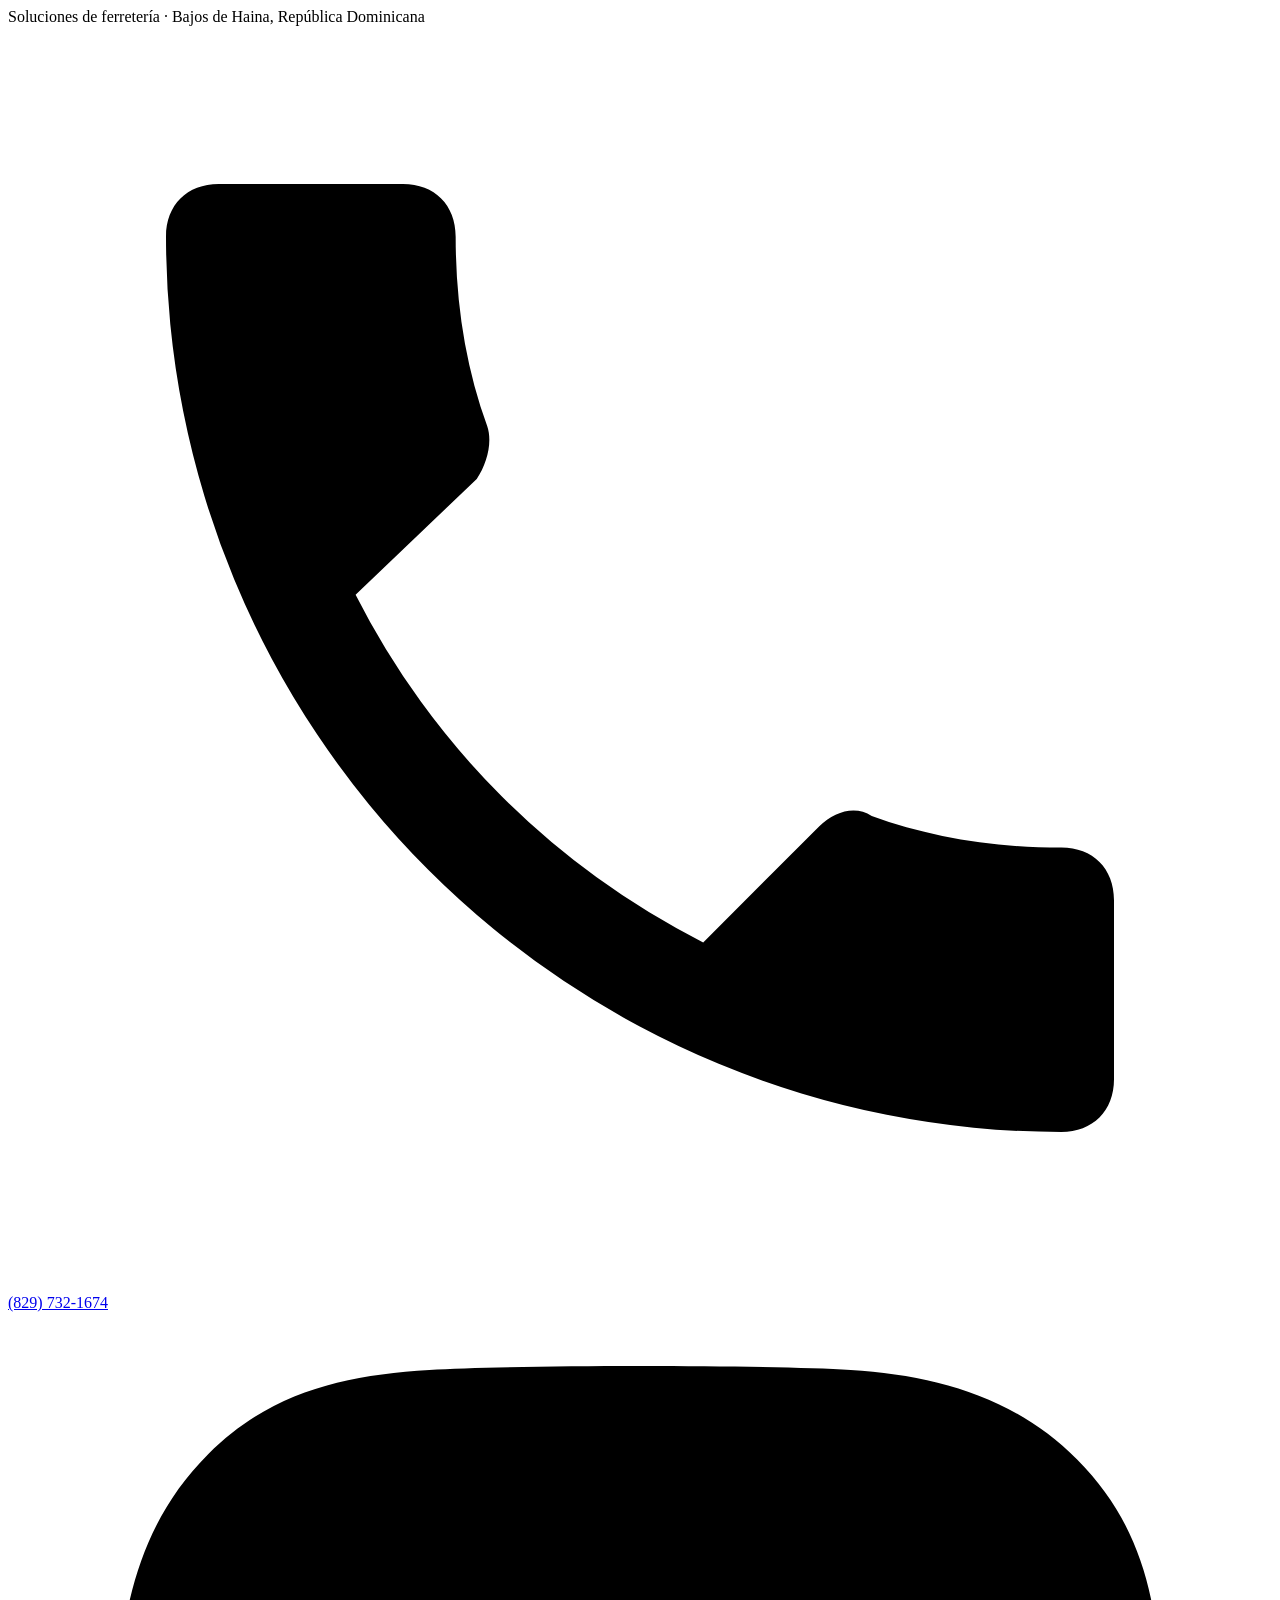
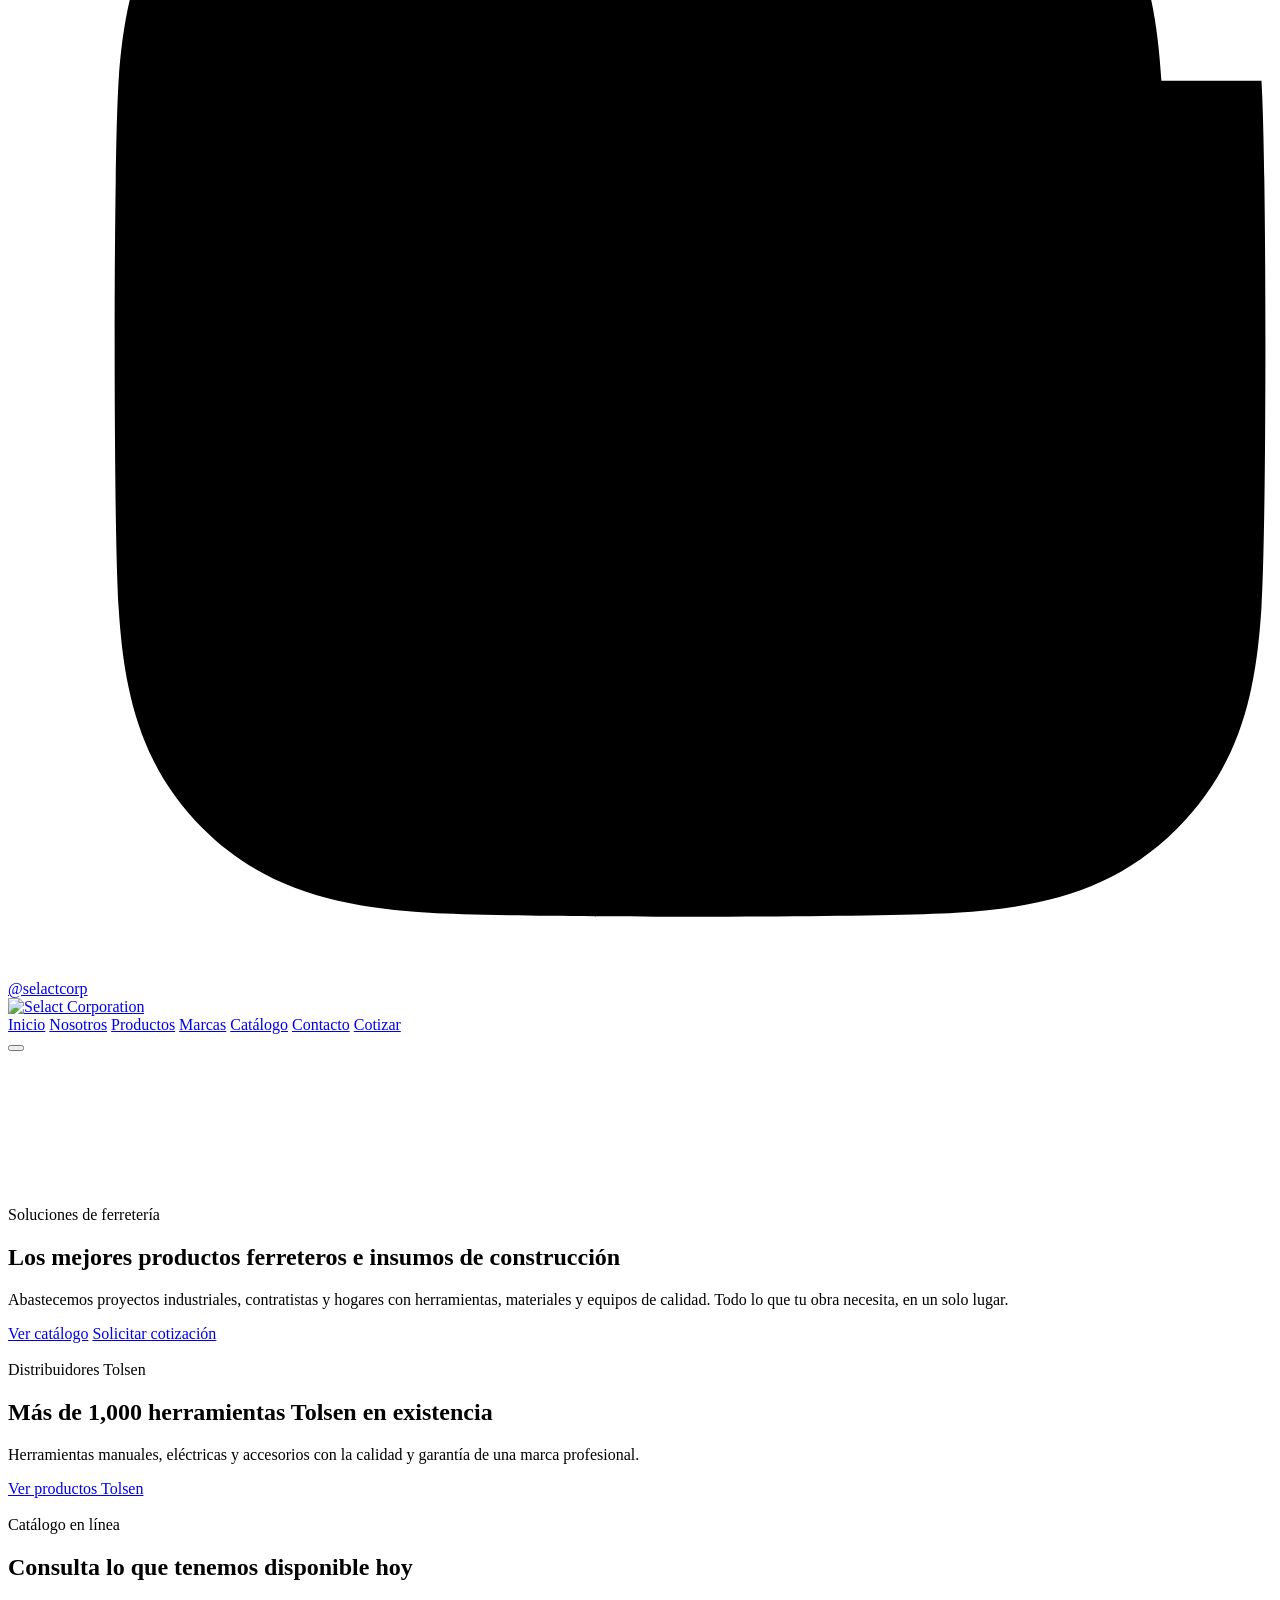
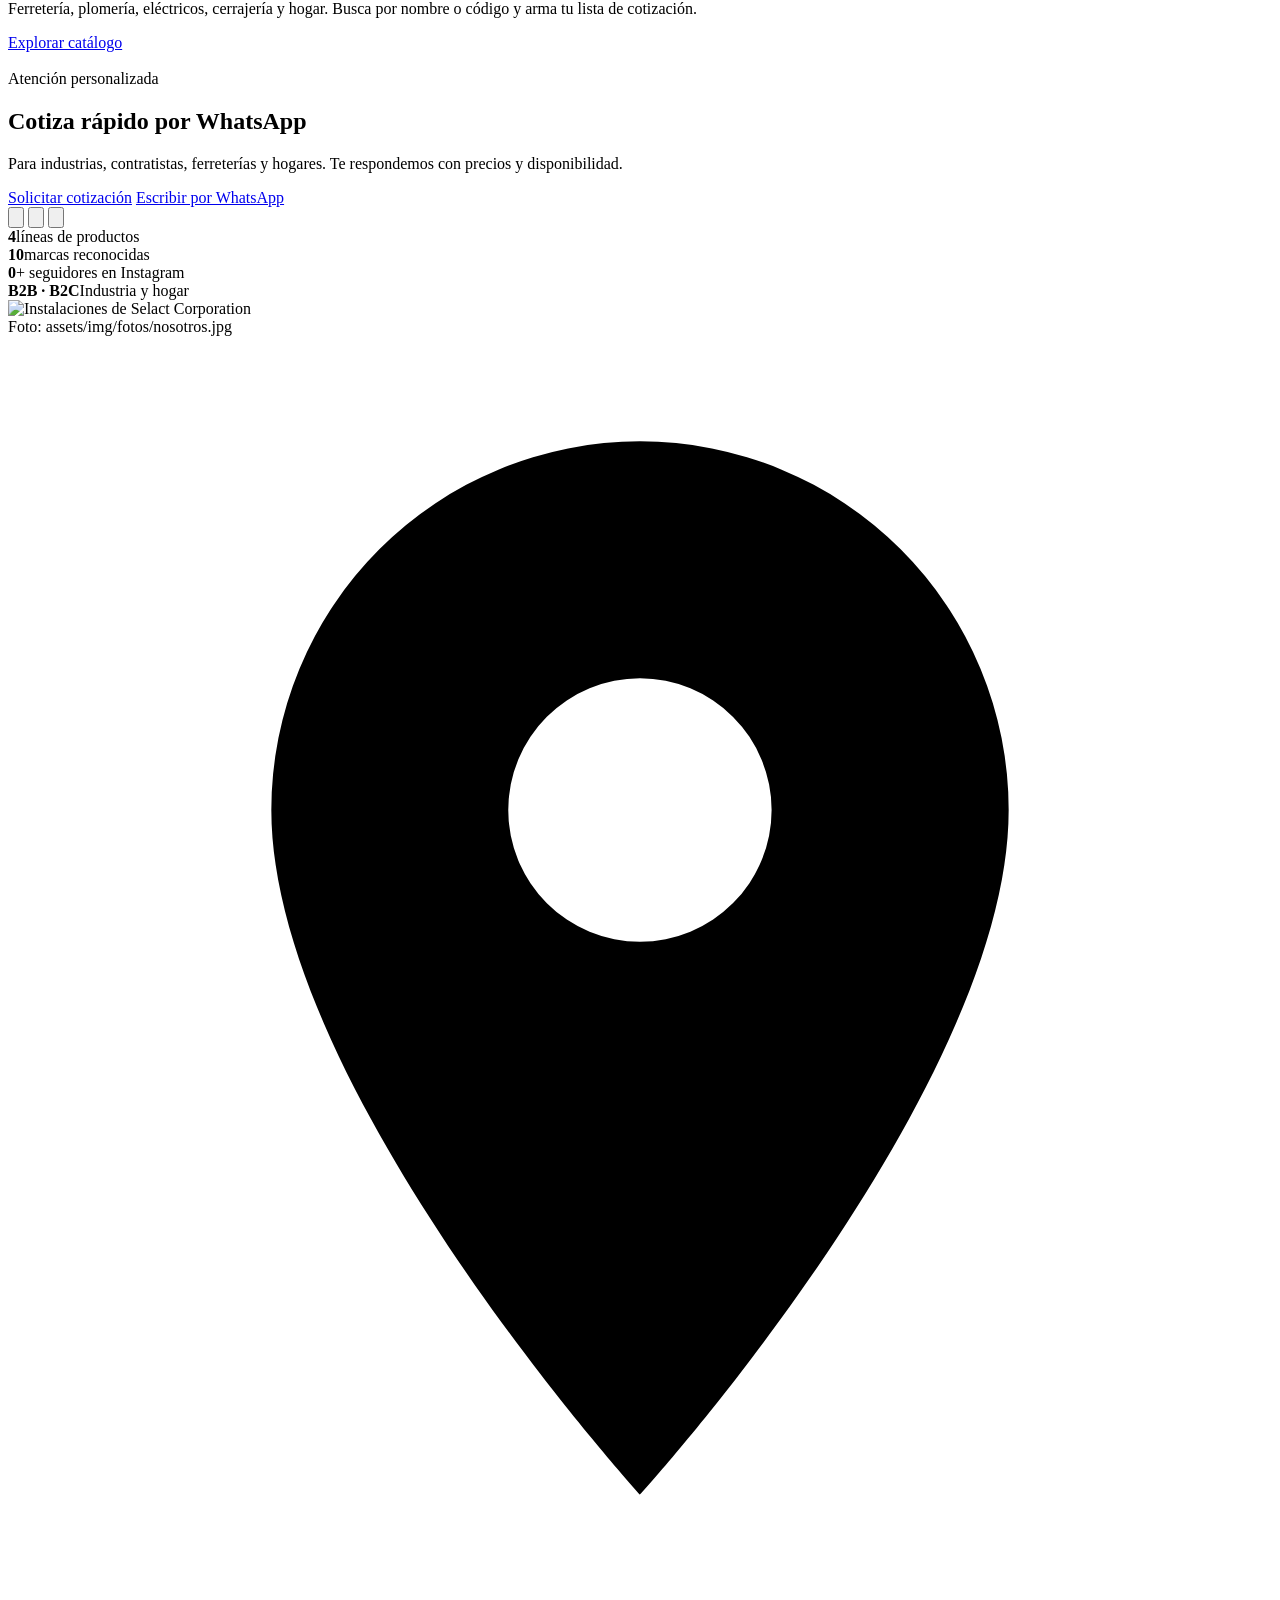
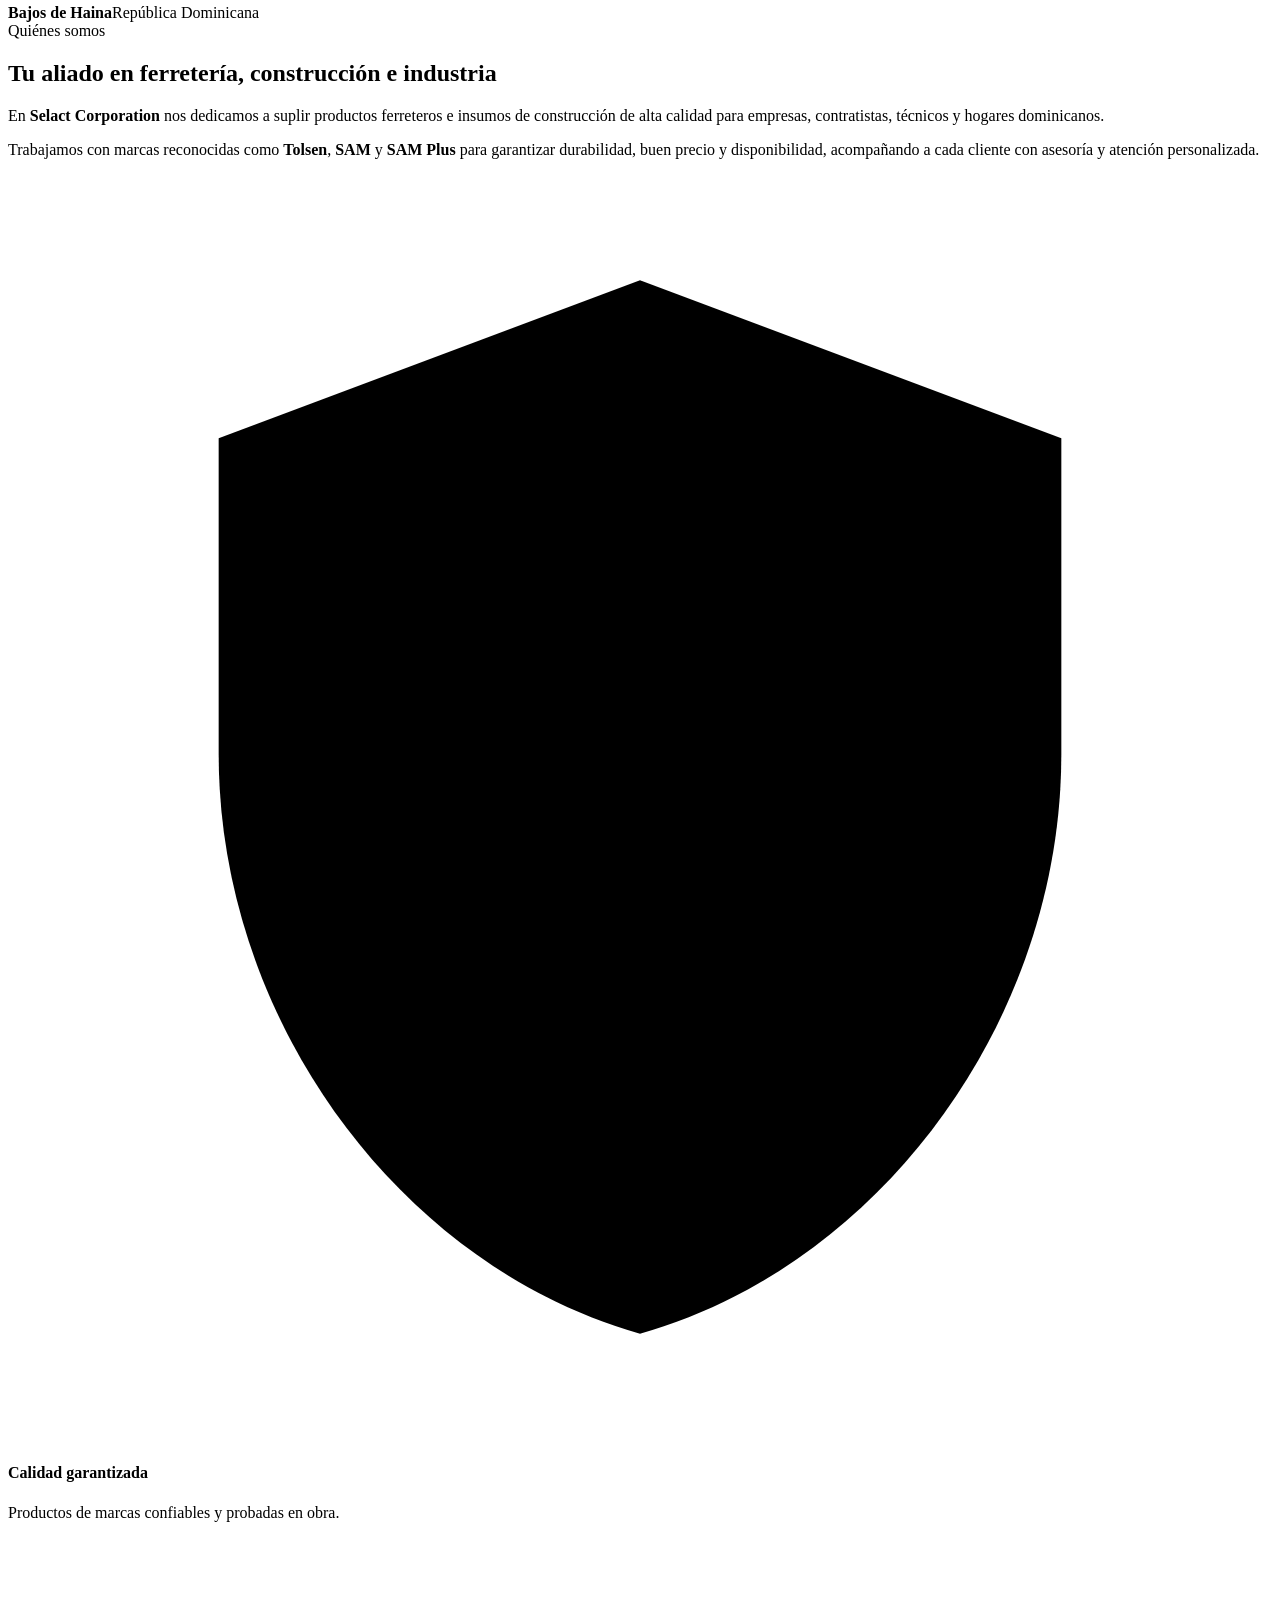
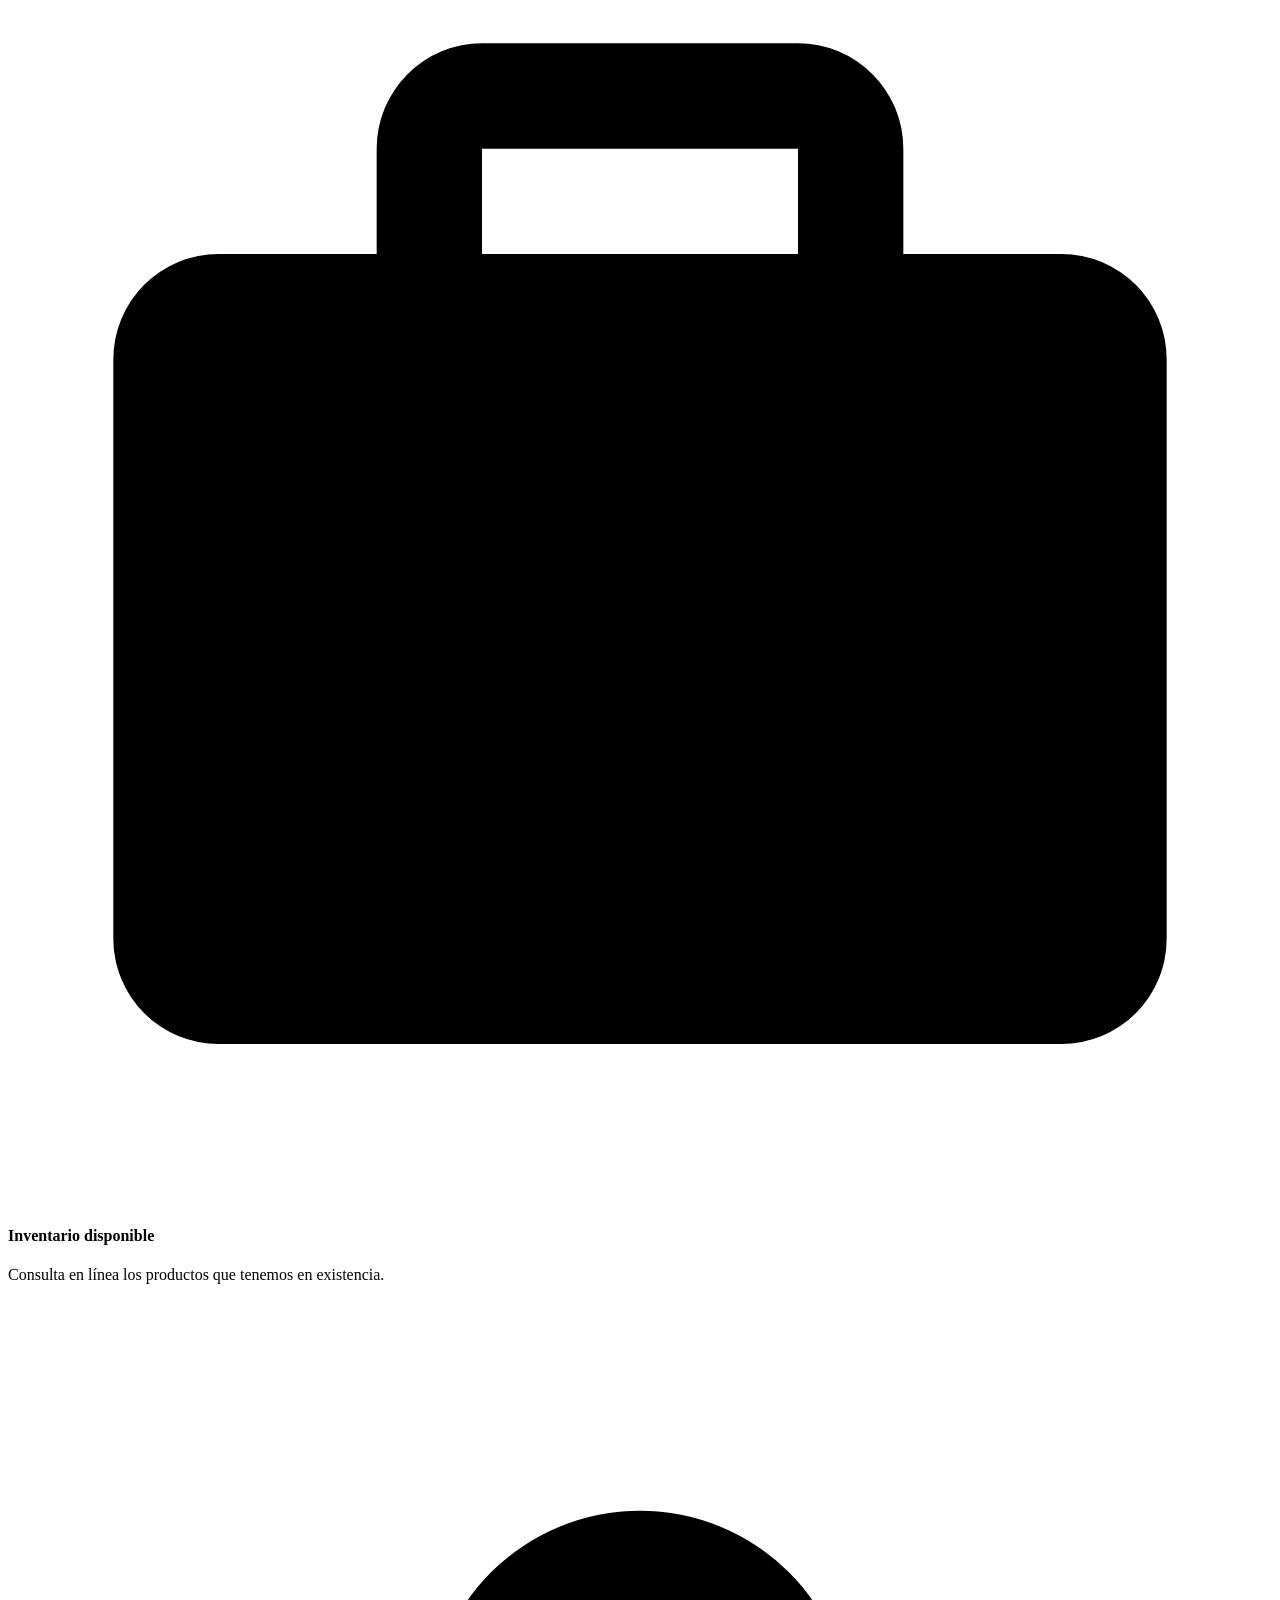
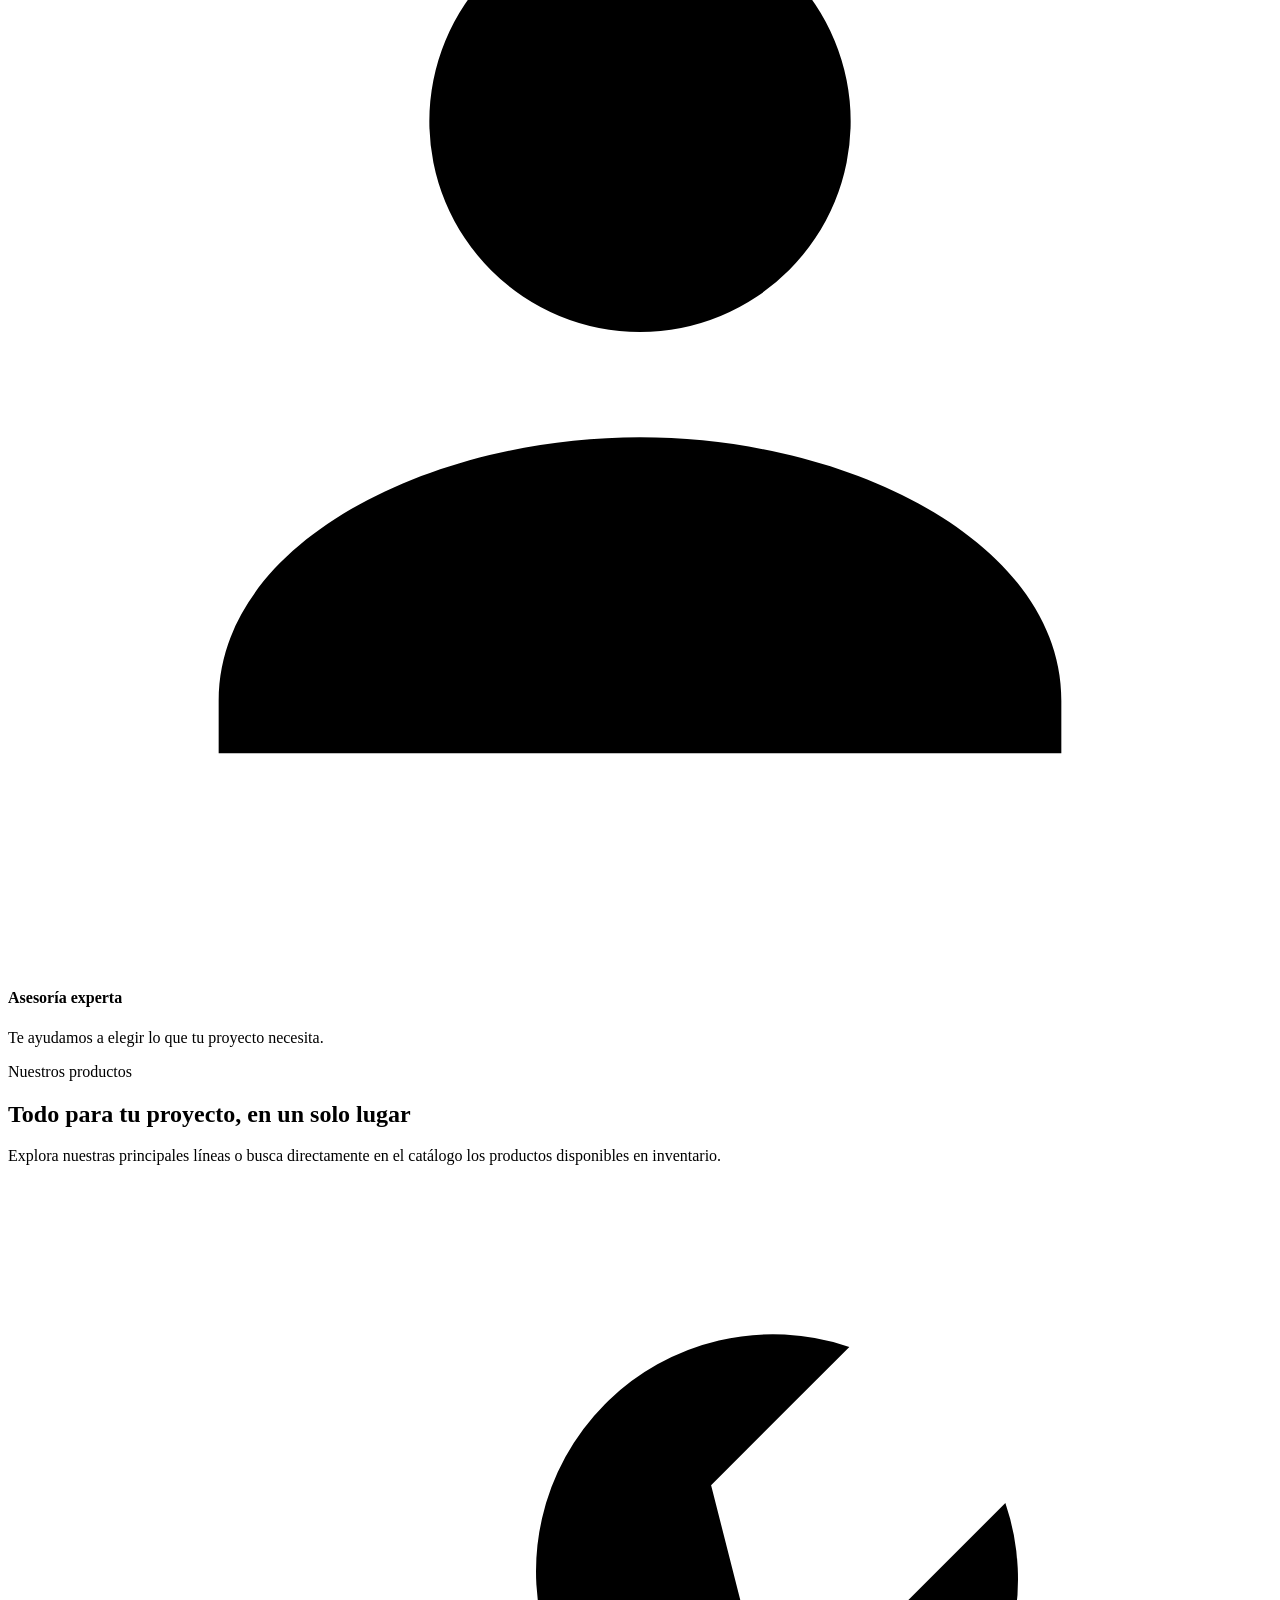
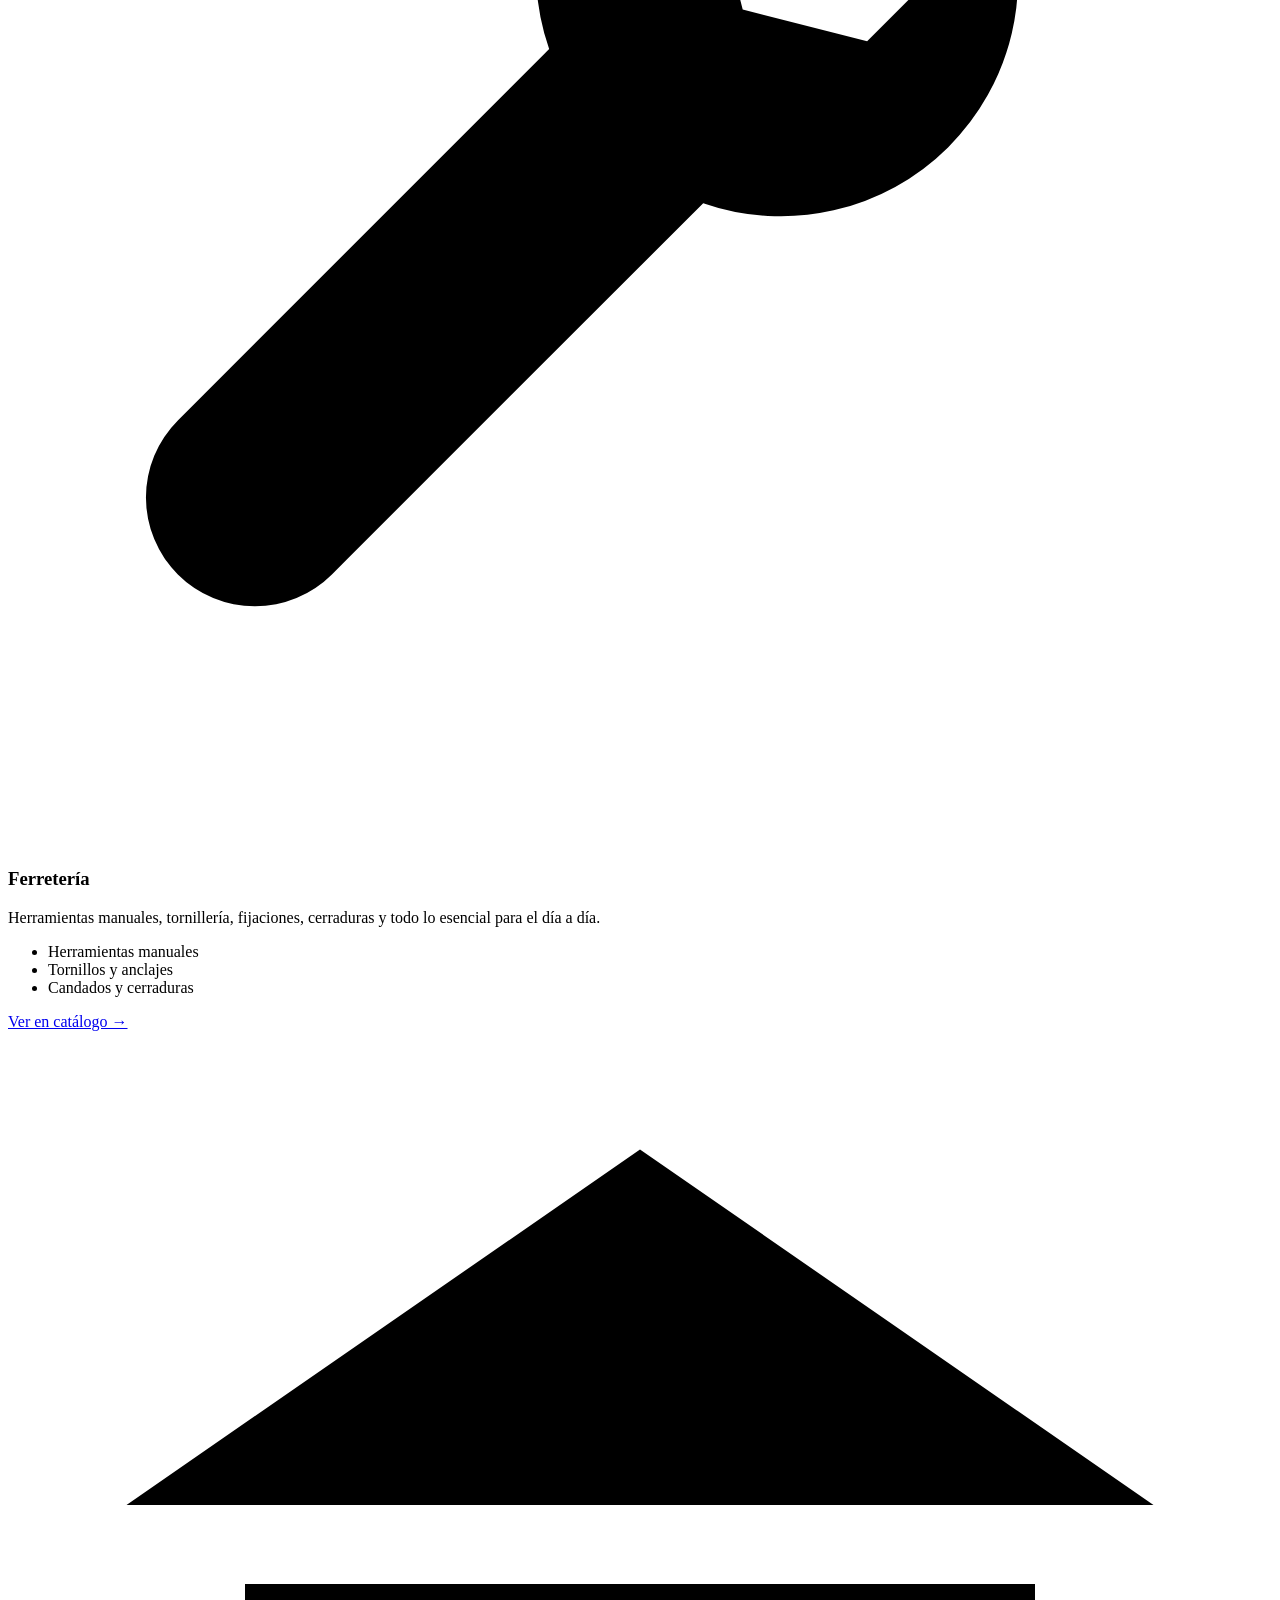
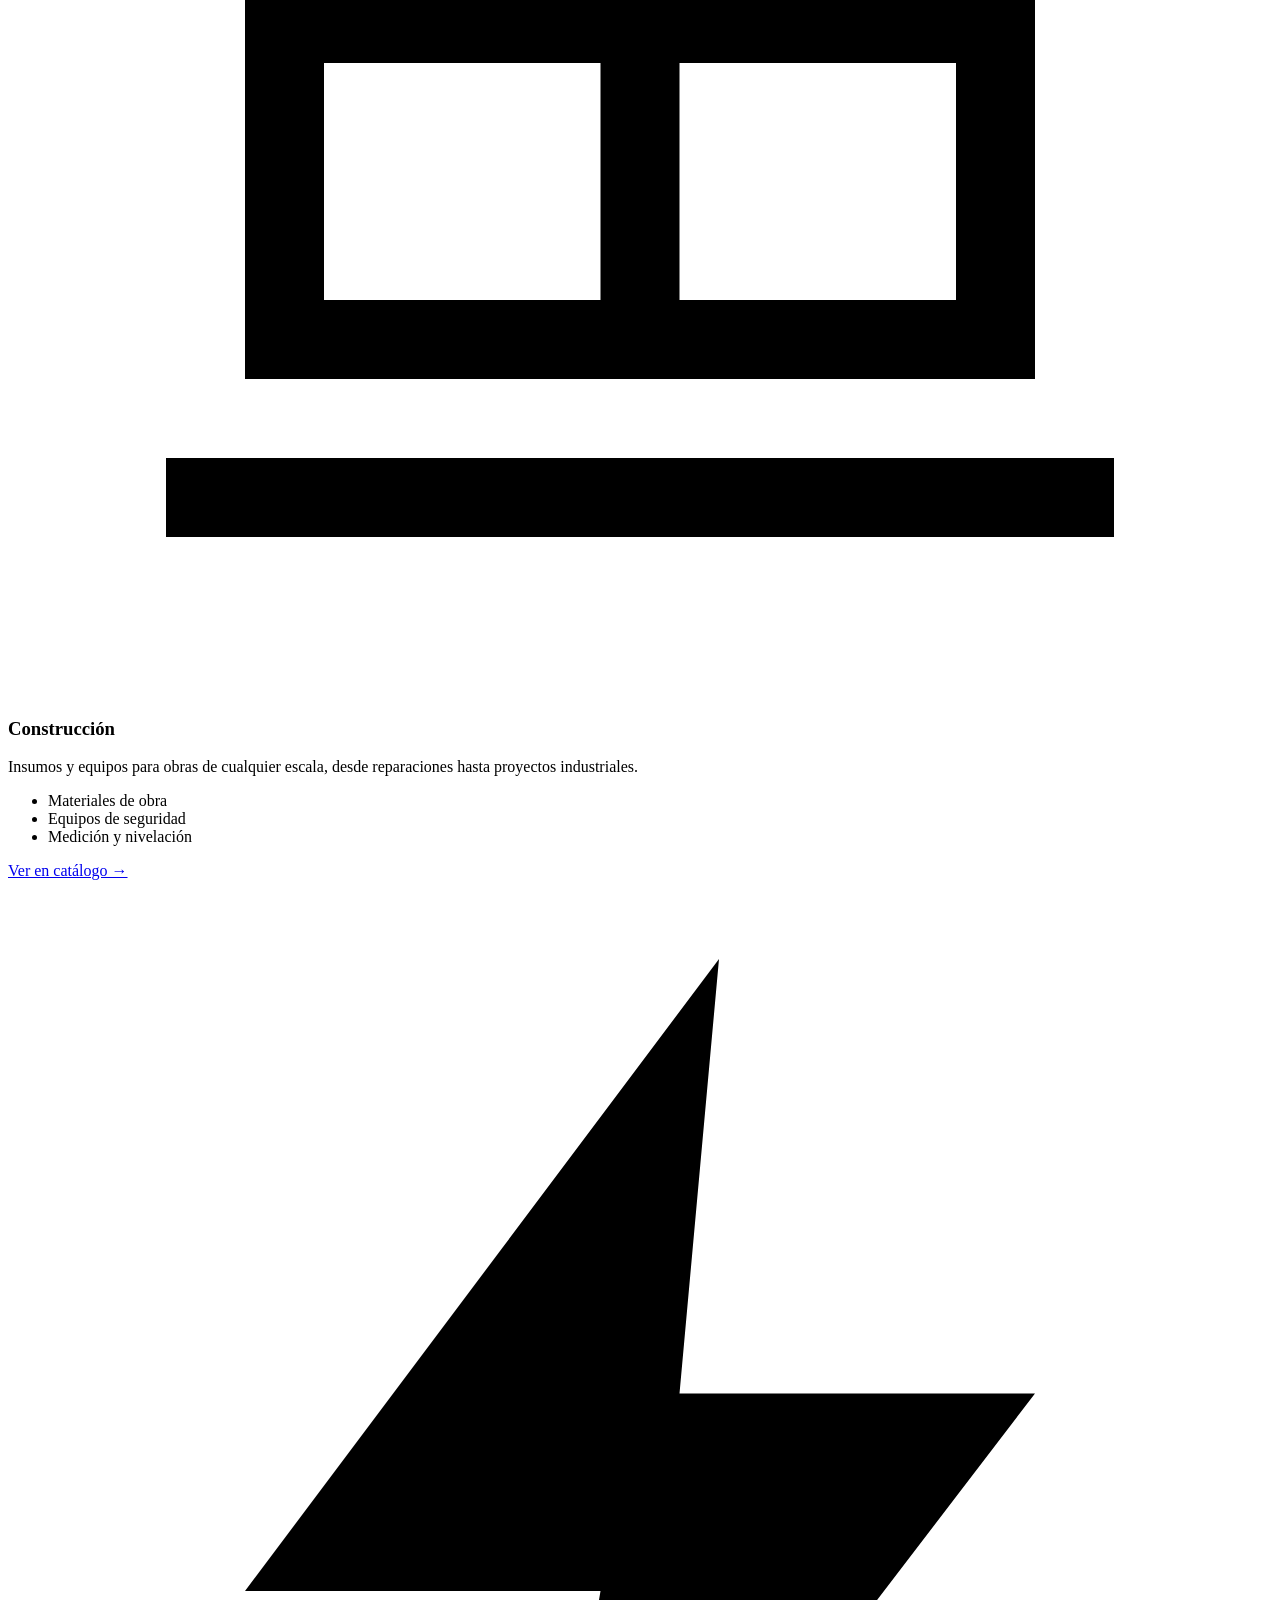
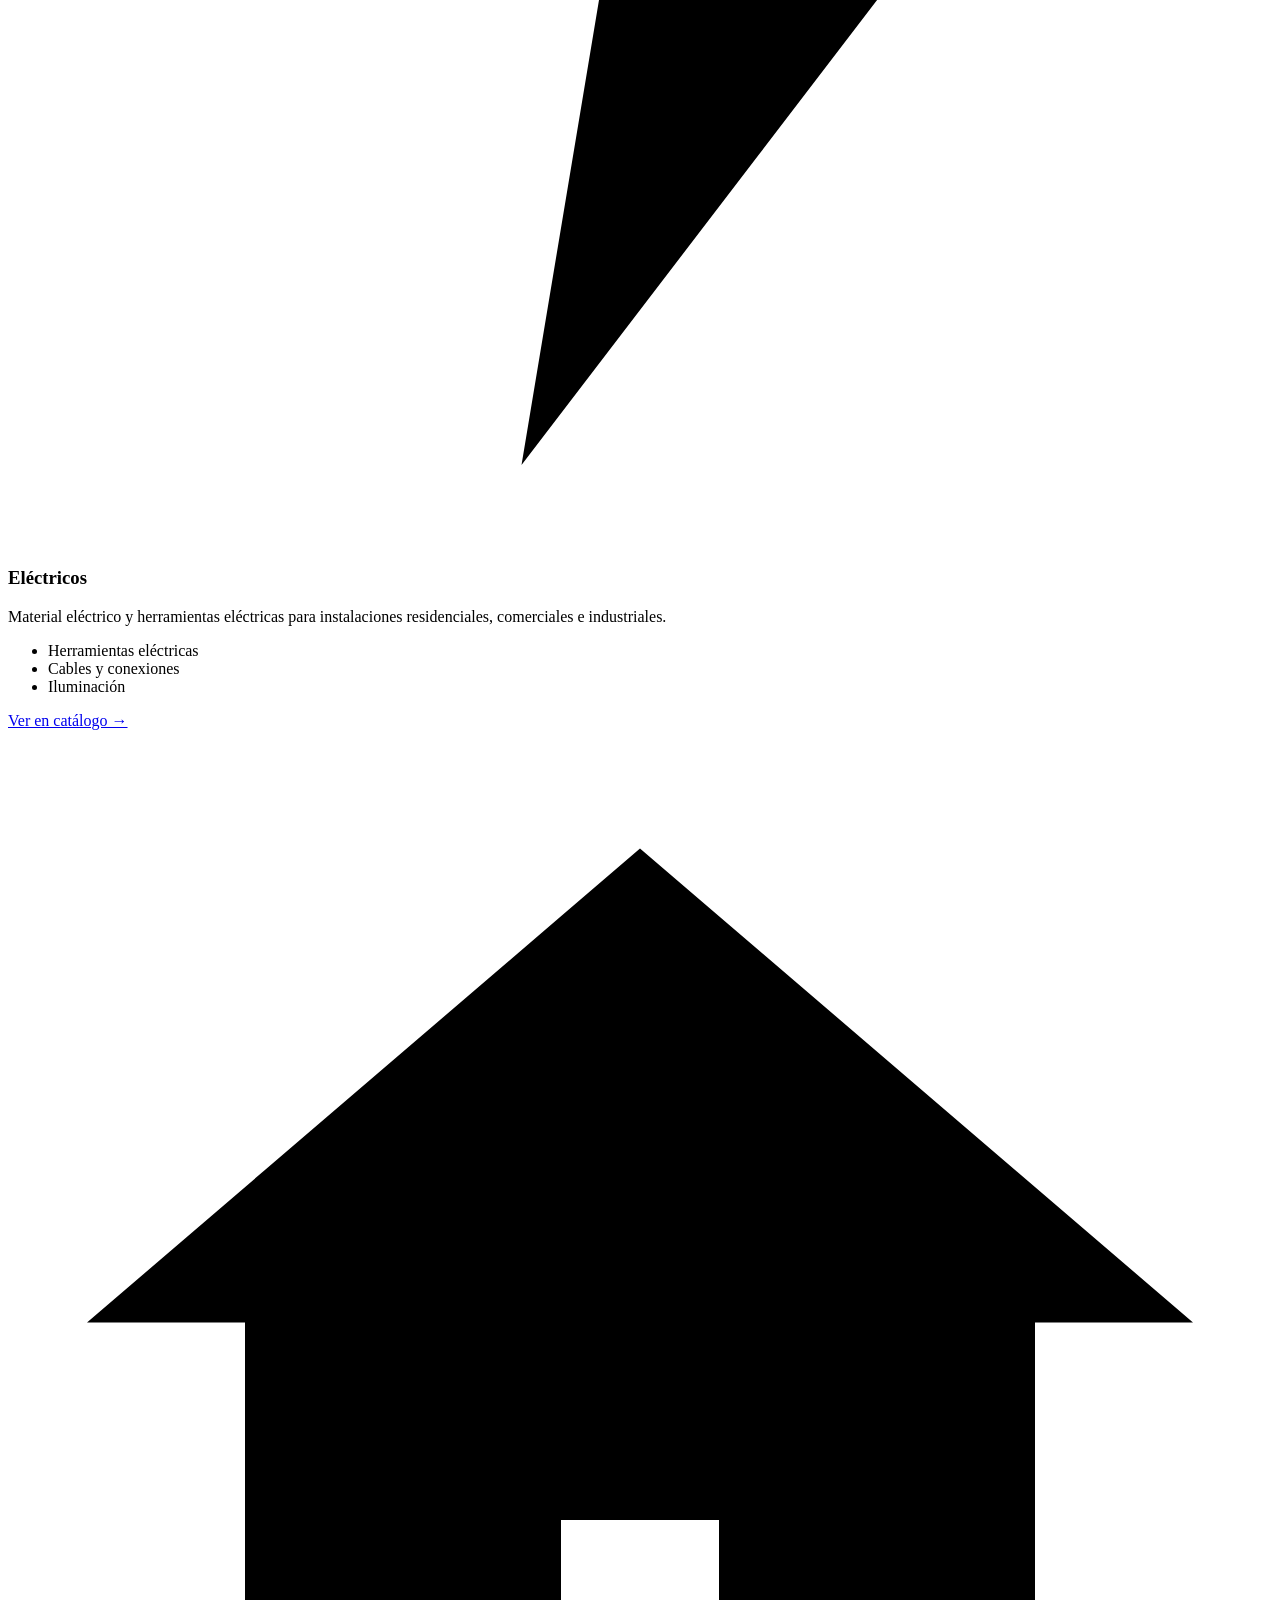
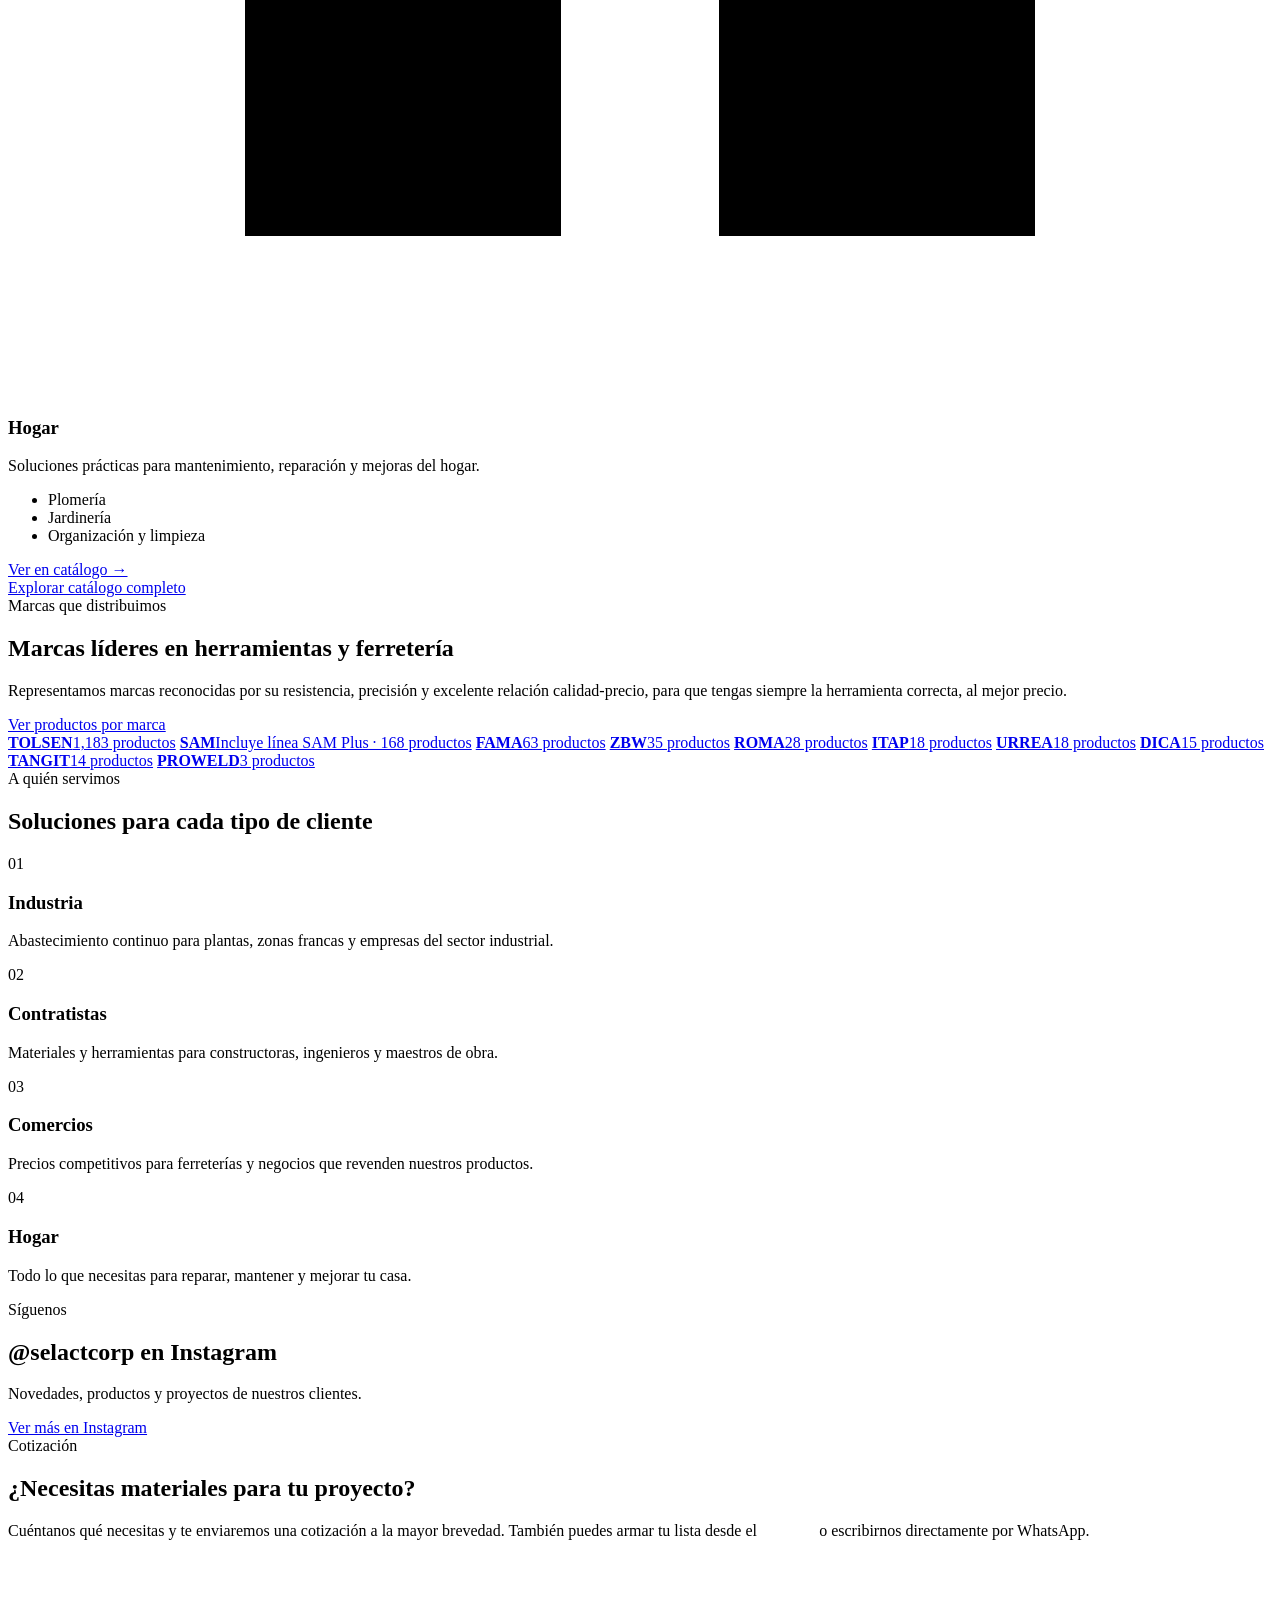
==== index.html @ b369b9e4 "Add files via upload" ====
<!DOCTYPE html>
<html lang="es">
<head>
  <meta charset="UTF-8">
  <meta name="viewport" content="width=device-width, initial-scale=1.0">
  <title>Selact Corporation | Soluciones de Ferretería en República Dominicana</title>
  <meta name="description" content="Selact Corporation: los mejores productos ferreteros e insumos de construcción para uso industrial y doméstico. Distribuidores Tolsen, SAM y SAM Plus en Bajos de Haina, República Dominicana.">
  <meta name="theme-color" content="#111D3C">
  <link rel="icon" href="assets/img/logo-selact.png">
  <link rel="preconnect" href="https://fonts.googleapis.com">
  <link rel="preconnect" href="https://fonts.gstatic.com" crossorigin>
  <link href="https://fonts.googleapis.com/css2?family=Montserrat:wght@500;600;700;800;900&family=Inter:wght@400;500;600&display=swap" rel="stylesheet">
  <link rel="stylesheet" href="css/styles.css">
</head>
<body>

  <!-- ============ TOPBAR ============ -->
  <div class="topbar">
    <div class="container topbar__inner">
      <span>Soluciones de ferretería · Bajos de Haina, República Dominicana</span>
      <div class="topbar__right">
        <a href="#" class="js-whatsapp" target="_blank" rel="noopener"><svg viewBox="0 0 24 24"><path d="M6.6 10.8a15 15 0 0 0 6.6 6.6l2.2-2.2c.3-.3.7-.4 1-.2 1.1.4 2.3.6 3.6.6.6 0 1 .4 1 1V20c0 .6-.4 1-1 1A17 17 0 0 1 3 4c0-.6.4-1 1-1h3.5c.6 0 1 .4 1 1 0 1.3.2 2.5.6 3.6.1.3 0 .7-.2 1z"/></svg><span class="js-phone-text">(829) 732-1674</span></a>
        <a href="https://www.instagram.com/selactcorp/" target="_blank" rel="noopener"><svg viewBox="0 0 24 24"><path d="M12 7a5 5 0 1 0 0 10 5 5 0 0 0 0-10zm0 8.2a3.2 3.2 0 1 1 0-6.4 3.2 3.2 0 0 1 0 6.4zM17.3 5.5a1.2 1.2 0 1 0 0 2.4 1.2 1.2 0 0 0 0-2.4zM21.9 7c-.1-1.6-.4-3-1.6-4.2S17.6 1.2 16 1.1C14.4 1 9.6 1 8 1.1 6.4 1.2 5 1.5 3.8 2.7S2.2 5.4 2.1 7C2 8.6 2 15.4 2.1 17c.1 1.6.4 3 1.6 4.2s2.7 1.5 4.3 1.6c1.6.1 8.4.1 10 0 1.6-.1 3-.4 4.2-1.6s1.5-2.6 1.6-4.2c.1-1.6.1-8.4 0-10z"/></svg>@selactcorp</a>
      </div>
    </div>
  </div>

  <!-- ============ HEADER ============ -->
  <header class="header" id="header">
    <div class="container header__inner">
      <a href="#inicio" class="logo" aria-label="Selact Corporation - Inicio">
        <img src="assets/img/logo-selact.png" alt="Selact Corporation" width="801" height="142">
      </a>

      <nav class="nav" id="nav">
        <a href="#inicio" class="nav__link">Inicio</a>
        <a href="#nosotros" class="nav__link">Nosotros</a>
        <a href="#productos" class="nav__link">Productos</a>
        <a href="#marcas" class="nav__link">Marcas</a>
        <a href="catalogo.html" class="nav__link">Catálogo</a>
        <a href="#contacto" class="nav__link">Contacto</a>
        <a href="#cotizar" class="btn btn--red nav__cta">Cotizar</a>
      </nav>

      <button class="nav-toggle" id="navToggle" aria-label="Abrir menú" aria-expanded="false">
        <span></span><span></span><span></span>
      </button>
    </div>
  </header>

  <main>
    <!-- ============ HERO ============ -->
    <!-- Carrusel principal. Los archivos van en assets/media (ver LEEME.txt).
         Si un archivo no existe, esa diapositiva usa el fondo azul de la marca. -->
    <section class="hero hero-slider" id="inicio" aria-roledescription="carrusel" aria-label="Presentación">
      <div class="hero__bg" aria-hidden="true"></div>

      <!-- 1. Video -->
      <div class="slide is-active" data-duration="15000" role="group" aria-roledescription="diapositiva" aria-label="1 de 4">
        <video class="slide__media" muted playsinline preload="auto" poster="assets/media/hero-video-poster.jpg">
          <source src="assets/media/hero-video.mp4" type="video/mp4">
        </video>
        <div class="container slide__inner">
          <div class="slide__content">
            <span class="eyebrow">Soluciones de ferretería</span>
            <h1>Los mejores productos ferreteros e insumos de <span class="accent">construcción</span></h1>
            <p class="hero__lead">Abastecemos proyectos industriales, contratistas y hogares con herramientas, materiales y equipos de calidad. Todo lo que tu obra necesita, en un solo lugar.</p>
            <div class="hero__actions">
              <a href="catalogo.html" class="btn btn--red btn--lg">Ver catálogo</a>
              <a href="#cotizar" class="btn btn--outline btn--lg">Solicitar cotización</a>
            </div>
          </div>
        </div>
      </div>

      <!-- 2. Tolsen -->
      <div class="slide" role="group" aria-roledescription="diapositiva" aria-label="2 de 4">
        <img class="slide__media" src="assets/media/hero-2.jpg" alt="" loading="lazy" style="object-position: 58% center"><!-- Imagen: tolsentools.com -->
        <div class="container slide__inner">
          <div class="slide__content">
            <span class="eyebrow">Distribuidores Tolsen</span>
            <h2 class="slide__title">Más de 1,000 herramientas <span class="accent accent--tolsen">Tolsen</span> en existencia</h2>
            <p class="hero__lead">Herramientas manuales, eléctricas y accesorios con la calidad y garantía de una marca profesional.</p>
            <div class="hero__actions">
              <a href="catalogo.html?marca=TOLSEN" class="btn btn--tolsen btn--lg">Ver productos Tolsen</a>
            </div>
          </div>
        </div>
      </div>

      <!-- 3. Catálogo -->
      <div class="slide" role="group" aria-roledescription="diapositiva" aria-label="3 de 4">
        <img class="slide__media" src="assets/media/hero-3.jpg" alt="" loading="lazy">
        <div class="container slide__inner">
          <div class="slide__content">
            <span class="eyebrow">Catálogo en línea</span>
            <h2 class="slide__title">Consulta lo que tenemos <span class="accent">disponible hoy</span></h2>
            <p class="hero__lead">Ferretería, plomería, eléctricos, cerrajería y hogar. Busca por nombre o código y arma tu lista de cotización.</p>
            <div class="hero__actions">
              <a href="catalogo.html" class="btn btn--red btn--lg">Explorar catálogo</a>
            </div>
          </div>
        </div>
      </div>

      <!-- 4. Cotización -->
      <div class="slide" role="group" aria-roledescription="diapositiva" aria-label="4 de 4">
        <img class="slide__media" src="assets/media/hero-4.jpg" alt="" loading="lazy">
        <div class="container slide__inner">
          <div class="slide__content">
            <span class="eyebrow">Atención personalizada</span>
            <h2 class="slide__title">Cotiza rápido por <span class="accent">WhatsApp</span></h2>
            <p class="hero__lead">Para industrias, contratistas, ferreterías y hogares. Te respondemos con precios y disponibilidad.</p>
            <div class="hero__actions">
              <a href="#cotizar" class="btn btn--red btn--lg">Solicitar cotización</a>
              <a href="#" class="btn btn--outline btn--lg js-whatsapp" target="_blank" rel="noopener">Escribir por WhatsApp</a>
            </div>
          </div>
        </div>
      </div>

      <div class="container hero-slider__controls">
        <div class="hero-slider__dots" role="tablist" aria-label="Elegir diapositiva"></div>
        <div class="hero-slider__arrows">
          <button type="button" class="hero-slider__btn" data-dir="-1" aria-label="Anterior"><svg viewBox="0 0 24 24"><path d="M15.4 7.4 14 6l-6 6 6 6 1.4-1.4L10.8 12z"/></svg></button>
          <button type="button" class="hero-slider__btn hero-slider__pause" aria-label="Pausar"><svg viewBox="0 0 24 24"><path class="i-pause" d="M6 5h4v14H6zm8 0h4v14h-4z"/><path class="i-play" d="M8 5v14l11-7z"/></svg></button>
          <button type="button" class="hero-slider__btn" data-dir="1" aria-label="Siguiente"><svg viewBox="0 0 24 24"><path d="M8.6 16.6 10 18l6-6-6-6-1.4 1.4 4.6 4.6z"/></svg></button>
        </div>
      </div>
    </section>

    <!-- ============ STATS ============ -->
    <section class="stats">
      <div class="container stats__grid">
        <div class="stat reveal"><strong data-catalog-total>4</strong><span data-catalog-label>líneas de productos</span></div>
        <div class="stat reveal"><strong data-count="10" data-brand-total>10</strong><span>marcas reconocidas</span></div>
        <div class="stat reveal"><strong data-count="6600">0</strong><span>+ seguidores en Instagram</span></div>
        <div class="stat reveal"><strong>B2B · B2C</strong><span>Industria y hogar</span></div>
      </div>
    </section>

    <!-- ============ NOSOTROS ============ -->
    <section class="section about" id="nosotros">
      <div class="container about__grid">
        <div class="about__media reveal">
          <div class="photo">
            <img src="assets/img/fotos/nosotros.jpg" alt="Instalaciones de Selact Corporation" loading="lazy">
            <div class="photo__fallback"><div><img src="assets/img/logo-selact.png" alt="">Foto: assets/img/fotos/nosotros.jpg</div></div>
          </div>
          <div class="about__tag">
            <svg viewBox="0 0 24 24"><path d="M12 2a7 7 0 0 0-7 7c0 5.3 7 13 7 13s7-7.7 7-13a7 7 0 0 0-7-7zm0 9.5a2.5 2.5 0 1 1 0-5 2.5 2.5 0 0 1 0 5z"/></svg>
            <div><strong>Bajos de Haina</strong><span>República Dominicana</span></div>
          </div>
        </div>
        <div class="about__content reveal">
          <span class="eyebrow">Quiénes somos</span>
          <h2>Tu aliado en ferretería, construcción e industria</h2>
          <p>En <strong>Selact Corporation</strong> nos dedicamos a suplir productos ferreteros e insumos de construcción de alta calidad para empresas, contratistas, técnicos y hogares dominicanos.</p>
          <p>Trabajamos con marcas reconocidas como <strong>Tolsen</strong>, <strong>SAM</strong> y <strong>SAM Plus</strong> para garantizar durabilidad, buen precio y disponibilidad, acompañando a cada cliente con asesoría y atención personalizada.</p>
          <div class="values">
            <div class="value">
              <span class="value__icon"><svg viewBox="0 0 24 24"><path d="M12 2 4 5v6c0 5 3.4 9.7 8 11 4.6-1.3 8-6 8-11V5z"/></svg></span>
              <div><h4>Calidad garantizada</h4><p>Productos de marcas confiables y probadas en obra.</p></div>
            </div>
            <div class="value">
              <span class="value__icon"><svg viewBox="0 0 24 24"><path d="M20 6h-3V4a2 2 0 0 0-2-2H9a2 2 0 0 0-2 2v2H4a2 2 0 0 0-2 2v11a2 2 0 0 0 2 2h16a2 2 0 0 0 2-2V8a2 2 0 0 0-2-2zM9 4h6v2H9z"/></svg></span>
              <div><h4>Inventario disponible</h4><p>Consulta en línea los productos que tenemos en existencia.</p></div>
            </div>
            <div class="value">
              <span class="value__icon"><svg viewBox="0 0 24 24"><path d="M12 12a4 4 0 1 0 0-8 4 4 0 0 0 0 8zm0 2c-4 0-8 2-8 5v1h16v-1c0-3-4-5-8-5z"/></svg></span>
              <div><h4>Asesoría experta</h4><p>Te ayudamos a elegir lo que tu proyecto necesita.</p></div>
            </div>
          </div>
        </div>
      </div>
    </section>

    <!-- ============ PRODUCTOS ============ -->
    <section class="section products" id="productos">
      <div class="container">
        <div class="section__head reveal">
          <span class="eyebrow">Nuestros productos</span>
          <h2>Todo para tu proyecto, en un solo lugar</h2>
          <p>Explora nuestras principales líneas o busca directamente en el catálogo los productos disponibles en inventario.</p>
        </div>

        <div class="cards">
          <article class="card reveal">
            <div class="card__icon"><svg viewBox="0 0 64 64"><path d="M42.6 8.4a12 12 0 0 0-15.2 15.3L8.6 42.5a5.5 5.5 0 0 0 7.8 7.8l18.8-18.8a12 12 0 0 0 15.3-15.2l-7 7-6.3-1.6-1.6-6.3z"/></svg></div>
            <h3>Ferretería</h3>
            <p>Herramientas manuales, tornillería, fijaciones, cerraduras y todo lo esencial para el día a día.</p>
            <ul><li>Herramientas manuales</li><li>Tornillos y anclajes</li><li>Candados y cerraduras</li></ul>
            <a href="catalogo.html" class="card__link">Ver en catálogo →</a>
          </article>

          <article class="card reveal">
            <div class="card__icon"><svg viewBox="0 0 64 64"><path d="M8 52h48v4H8zM12 28h40v20H12zm4 4v12h14V32zm18 0v12h14V32zM32 6 6 24h52z"/></svg></div>
            <h3>Construcción</h3>
            <p>Insumos y equipos para obras de cualquier escala, desde reparaciones hasta proyectos industriales.</p>
            <ul><li>Materiales de obra</li><li>Equipos de seguridad</li><li>Medición y nivelación</li></ul>
            <a href="catalogo.html" class="card__link">Ver en catálogo →</a>
          </article>

          <article class="card reveal">
            <div class="card__icon"><svg viewBox="0 0 64 64"><path d="M36 4 12 36h18l-4 24 26-34H34z"/></svg></div>
            <h3>Eléctricos</h3>
            <p>Material eléctrico y herramientas eléctricas para instalaciones residenciales, comerciales e industriales.</p>
            <ul><li>Herramientas eléctricas</li><li>Cables y conexiones</li><li>Iluminación</li></ul>
            <a href="catalogo.html" class="card__link">Ver en catálogo →</a>
          </article>

          <article class="card reveal">
            <div class="card__icon"><svg viewBox="0 0 64 64"><path d="M32 6 4 30h8v26h16V40h8v16h16V30h8z"/></svg></div>
            <h3>Hogar</h3>
            <p>Soluciones prácticas para mantenimiento, reparación y mejoras del hogar.</p>
            <ul><li>Plomería</li><li>Jardinería</li><li>Organización y limpieza</li></ul>
            <a href="catalogo.html" class="card__link">Ver en catálogo →</a>
          </article>
        </div>

        <div class="products__cta reveal">
          <a href="catalogo.html" class="btn btn--navy btn--lg">Explorar catálogo completo</a>
        </div>
      </div>
    </section>

    <!-- ============ MARCAS ============ -->
    <section class="section brands" id="marcas">
      <div class="container brands__inner">
        <div class="brands__content reveal">
          <span class="eyebrow">Marcas que distribuimos</span>
          <h2>Marcas líderes en <span class="accent">herramientas</span> y ferretería</h2>
          <p>Representamos marcas reconocidas por su resistencia, precisión y excelente relación calidad-precio, para que tengas siempre la herramienta correcta, al mejor precio.</p>
          <a href="catalogo.html" class="btn btn--red">Ver productos por marca</a>
        </div>
        <!-- Se actualiza solo desde NAV (js/main.js). Esta lista es el respaldo si el servicio no responde. -->
        <div class="brands__logos reveal" id="brandsGrid">
          <a href="catalogo.html?marca=TOLSEN" class="brand brand--wide brand--tolsen"><strong>TOLSEN</strong><span>1,183 productos</span></a>
          <a href="catalogo.html?marca=SAM" class="brand brand--wide brand--alt"><strong>SAM</strong><span>Incluye línea SAM Plus · 168 productos</span></a>
          <a href="catalogo.html?marca=FAMA" class="brand"><strong>FAMA</strong><span>63 productos</span></a>
          <a href="catalogo.html?marca=ZBW" class="brand"><strong>ZBW</strong><span>35 productos</span></a>
          <a href="catalogo.html?marca=ROMA" class="brand"><strong>ROMA</strong><span>28 productos</span></a>
          <a href="catalogo.html?marca=ITAP" class="brand"><strong>ITAP</strong><span>18 productos</span></a>
          <a href="catalogo.html?marca=URREA" class="brand"><strong>URREA</strong><span>18 productos</span></a>
          <a href="catalogo.html?marca=DICA" class="brand"><strong>DICA</strong><span>15 productos</span></a>
          <a href="catalogo.html?marca=TANGIT" class="brand"><strong>TANGIT</strong><span>14 productos</span></a>
          <a href="catalogo.html?marca=PROWELD" class="brand"><strong>PROWELD</strong><span>3 productos</span></a>
        </div>
      </div>
    </section>

    <!-- ============ CLIENTES ============ -->
    <section class="section clients" id="clientes">
      <div class="container">
        <div class="section__head reveal">
          <span class="eyebrow">A quién servimos</span>
          <h2>Soluciones para cada tipo de cliente</h2>
        </div>
        <div class="clients__grid">
          <div class="client reveal"><span class="client__num">01</span><h3>Industria</h3><p>Abastecimiento continuo para plantas, zonas francas y empresas del sector industrial.</p></div>
          <div class="client reveal"><span class="client__num">02</span><h3>Contratistas</h3><p>Materiales y herramientas para constructoras, ingenieros y maestros de obra.</p></div>
          <div class="client reveal"><span class="client__num">03</span><h3>Comercios</h3><p>Precios competitivos para ferreterías y negocios que revenden nuestros productos.</p></div>
          <div class="client reveal"><span class="client__num">04</span><h3>Hogar</h3><p>Todo lo que necesitas para reparar, mantener y mejorar tu casa.</p></div>
        </div>
      </div>
    </section>

    <!-- ============ GALERÍA ============ -->
    <section class="section gallery" id="galeria">
      <div class="container">
        <div class="section__head reveal">
          <span class="eyebrow">Síguenos</span>
          <h2>@selactcorp en Instagram</h2>
          <p>Novedades, productos y proyectos de nuestros clientes.</p>
        </div>
        <div class="gallery__grid reveal" id="galleryGrid"><!-- generado por main.js --></div>
        <div class="gallery__cta">
          <a href="https://www.instagram.com/selactcorp/" target="_blank" rel="noopener" class="btn btn--navy">Ver más en Instagram</a>
        </div>
      </div>
    </section>

    <!-- ============ COTIZAR ============ -->
    <section class="section quote" id="cotizar">
      <div class="container quote__inner">
        <div class="quote__info reveal">
          <span class="eyebrow">Cotización</span>
          <h2>¿Necesitas materiales para tu proyecto?</h2>
          <p>Cuéntanos qué necesitas y te enviaremos una cotización a la mayor brevedad. También puedes armar tu lista desde el <a href="catalogo.html" style="color:#fff;text-decoration:underline">catálogo</a> o escribirnos directamente por WhatsApp.</p>
          <a href="#" class="btn btn--whatsapp js-whatsapp" target="_blank" rel="noopener">
            <svg viewBox="0 0 24 24"><path d="M12 2a10 10 0 0 0-8.6 15.1L2 22l5-1.3A10 10 0 1 0 12 2zm5.3 14.1c-.2.6-1.3 1.2-1.8 1.2-.5.1-1 .2-3.3-.7-2.8-1.1-4.6-4-4.7-4.2-.1-.2-1.1-1.5-1.1-2.9s.7-2 1-2.3c.2-.3.5-.3.7-.3h.5c.2 0 .4 0 .6.5l.9 2.1c.1.2.1.3 0 .5l-.3.5-.4.4c-.1.1-.3.3-.1.6.2.3.8 1.3 1.7 2.1 1.2 1 2.1 1.3 2.4 1.5.3.1.5.1.6-.1l.9-1c.2-.3.4-.2.6-.1l2 1c.3.1.5.2.5.3.1.1.1.6-.1 1.2z"/></svg>
            Escríbenos por WhatsApp
          </a>
        </div>

        <form class="form reveal" id="quoteForm" novalidate>
          <div class="form__row">
            <label>Nombre completo<input type="text" name="nombre" required placeholder="Tu nombre"></label>
            <label>Empresa (opcional)<input type="text" name="empresa" placeholder="Nombre de tu empresa"></label>
          </div>
          <div class="form__row">
            <label>Teléfono<input type="tel" name="telefono" required placeholder="809-000-0000"></label>
            <label>Categoría
              <select name="categoria">
                <option>Ferretería</option><option>Construcción</option><option>Eléctricos</option><option>Hogar</option>
                <option>Productos Tolsen</option><option>Productos SAM / SAM Plus</option><option>Otro</option>
              </select>
            </label>
          </div>
          <label>¿Qué necesitas?<textarea name="mensaje" rows="4" required placeholder="Describe los productos y cantidades que necesitas..."></textarea></label>
          <button type="submit" class="btn btn--red btn--block">Enviar solicitud por WhatsApp</button>
          <p class="form__note" id="formNote" role="status"></p>
        </form>
      </div>
    </section>

    <!-- ============ CONTACTO ============ -->
    <section class="section contact" id="contacto">
      <div class="container contact__grid">
        <div class="contact__info reveal">
          <span class="eyebrow">Contacto</span>
          <h2>Visítanos o escríbenos</h2>
          <ul class="contact__list">
            <li>
              <span class="contact__icon"><svg viewBox="0 0 24 24"><path d="M12 2a7 7 0 0 0-7 7c0 5.3 7 13 7 13s7-7.7 7-13a7 7 0 0 0-7-7zm0 9.5a2.5 2.5 0 1 1 0-5 2.5 2.5 0 0 1 0 5z"/></svg></span>
              <div><strong>Dirección</strong><a href="https://maps.app.goo.gl/XKJsfz53vK6AMtji9" target="_blank" rel="noopener">Bajos de Haina, San Cristóbal, República Dominicana</a></div>
            </li>
            <li>
              <span class="contact__icon"><svg viewBox="0 0 24 24"><path d="M6.6 10.8a15 15 0 0 0 6.6 6.6l2.2-2.2c.3-.3.7-.4 1-.2 1.1.4 2.3.6 3.6.6.6 0 1 .4 1 1V20c0 .6-.4 1-1 1A17 17 0 0 1 3 4c0-.6.4-1 1-1h3.5c.6 0 1 .4 1 1 0 1.3.2 2.5.6 3.6.1.3 0 .7-.2 1z"/></svg></span>
              <div><strong>Teléfono / WhatsApp</strong><a href="#" class="js-phone"></a></div>
            </li>
            <li class="js-email-row">
              <span class="contact__icon"><svg viewBox="0 0 24 24"><path d="M20 4H4a2 2 0 0 0-2 2v12a2 2 0 0 0 2 2h16a2 2 0 0 0 2-2V6a2 2 0 0 0-2-2zm0 4-8 5-8-5V6l8 5 8-5z"/></svg></span>
              <div><strong>Correo</strong><a href="#" class="js-email"></a></div>
            </li>
            <li class="js-hours-row">
              <span class="contact__icon"><svg viewBox="0 0 24 24"><path d="M12 2a10 10 0 1 0 0 20 10 10 0 0 0 0-20zm.5 5v5.3l4.5 2.7-.8 1.2-5.2-3.2V7z"/></svg></span>
              <div><strong>Horario</strong><span class="js-hours"></span></div>
            </li>
          </ul>
          <div class="socials">
            <a href="https://www.instagram.com/selactcorp/" target="_blank" rel="noopener" aria-label="Instagram"><svg viewBox="0 0 24 24"><path d="M12 7a5 5 0 1 0 0 10 5 5 0 0 0 0-10zm0 8.2a3.2 3.2 0 1 1 0-6.4 3.2 3.2 0 0 1 0 6.4zM17.3 5.5a1.2 1.2 0 1 0 0 2.4 1.2 1.2 0 0 0 0-2.4zM21.9 7c-.1-1.6-.4-3-1.6-4.2S17.6 1.2 16 1.1C14.4 1 9.6 1 8 1.1 6.4 1.2 5 1.5 3.8 2.7S2.2 5.4 2.1 7C2 8.6 2 15.4 2.1 17c.1 1.6.4 3 1.6 4.2s2.7 1.5 4.3 1.6c1.6.1 8.4.1 10 0 1.6-.1 3-.4 4.2-1.6s1.5-2.6 1.6-4.2c.1-1.6.1-8.4 0-10zm-2.1 12a3.3 3.3 0 0 1-1.8 1.8c-1.3.5-4.3.4-5.7.4s-4.4.1-5.7-.4A3.3 3.3 0 0 1 4.8 19c-.5-1.3-.4-4.3-.4-5.7s-.1-4.4.4-5.7A3.3 3.3 0 0 1 6.6 5.8c1.3-.5 4.3-.4 5.7-.4s4.4-.1 5.7.4a3.3 3.3 0 0 1 1.8 1.8c.5 1.3.4 4.3.4 5.7s.1 4.4-.4 5.7z"/></svg></a>
            <a href="https://www.facebook.com/Selact-Corp-2378262102408310/" target="_blank" rel="noopener" aria-label="Facebook"><svg viewBox="0 0 24 24"><path d="M14 8V6c0-.9.6-1 1-1h2.5V1H14c-3.9 0-4.8 2.9-4.8 4.8V8H6.5v4h2.7v11H14V12h3.3l.4-4z"/></svg></a>
            <a href="https://www.linkedin.com/in/selact-corp-2ab63a184/" target="_blank" rel="noopener" aria-label="LinkedIn"><svg viewBox="0 0 24 24"><path d="M4.98 3.5a2.5 2.5 0 1 1 0 5 2.5 2.5 0 0 1 0-5zM3 9.5h4V21H3zm7 0h3.8v1.6h.1c.5-1 1.8-2 3.8-2 4 0 4.8 2.6 4.8 6.1V21h-4v-5.1c0-1.2 0-2.8-1.7-2.8s-2 1.3-2 2.7V21h-4z"/></svg></a>
            <a href="https://twitter.com/SelactCorp" target="_blank" rel="noopener" aria-label="X / Twitter"><svg viewBox="0 0 24 24"><path d="M17.8 2h3.4l-7.4 8.5L22.5 22h-6.8l-5.3-7-6.1 7H.9l7.9-9L.5 2h7l4.8 6.4zm-1.2 18h1.9L6.5 3.9H4.5z"/></svg></a>
          </div>
        </div>
        <div class="contact__map reveal">
          <iframe title="Ubicación de Selact Corporation en Bajos de Haina"
            src="https://www.google.com/maps?q=Bajos+de+Haina,+San+Crist%C3%B3bal,+Rep%C3%BAblica+Dominicana&output=embed"
            loading="lazy" referrerpolicy="no-referrer-when-downgrade" allowfullscreen></iframe>
        </div>
      </div>
    </section>
  </main>

  <!-- ============ FOOTER ============ -->
  <footer class="footer">
    <div class="container footer__grid">
      <div>
        <a href="#inicio" class="logo logo--light"><img src="assets/img/logo-selact.png" alt="Selact Corporation" width="801" height="142"></a>
        <p>Los mejores productos ferreteros e insumos de construcción, para uso industrial y doméstico.</p>
      </div>
      <div>
        <h4>Navegación</h4>
        <a href="#nosotros">Nosotros</a><a href="#productos">Productos</a><a href="catalogo.html">Catálogo</a><a href="#contacto">Contacto</a>
      </div>
      <div>
        <h4>Marcas</h4>
        <a href="catalogo.html?marca=TOLSEN">Tolsen</a><a href="catalogo.html?marca=SAM">SAM</a><a href="catalogo.html?buscar=SAM%20PLUS">SAM Plus</a><a href="catalogo.html?marca=FAMA">Fama</a><a href="catalogo.html?marca=URREA">Urrea</a><a href="index.html#marcas">Todas las marcas</a>
      </div>
      <div>
        <h4>Contacto</h4>
        <p>Bajos de Haina, San Cristóbal,<br>República Dominicana</p>
        <a href="#" class="js-whatsapp" target="_blank" rel="noopener"><span class="js-phone-text">(829) 732-1674</span></a>
      </div>
    </div>
    <div class="container footer__bottom">
      <p>© <span id="year"></span> Selact Corporation. Todos los derechos reservados.</p>
    </div>
  </footer>

  <a href="#" class="wa-float js-whatsapp" target="_blank" rel="noopener" aria-label="Escríbenos por WhatsApp">
    <svg viewBox="0 0 24 24"><path d="M12 2a10 10 0 0 0-8.6 15.1L2 22l5-1.3A10 10 0 1 0 12 2zm5.3 14.1c-.2.6-1.3 1.2-1.8 1.2-.5.1-1 .2-3.3-.7-2.8-1.1-4.6-4-4.7-4.2-.1-.2-1.1-1.5-1.1-2.9s.7-2 1-2.3c.2-.3.5-.3.7-.3h.5c.2 0 .4 0 .6.5l.9 2.1c.1.2.1.3 0 .5l-.3.5-.4.4c-.1.1-.3.3-.1.6.2.3.8 1.3 1.7 2.1 1.2 1 2.1 1.3 2.4 1.5.3.1.5.1.6-.1l.9-1c.2-.3.4-.2.6-.1l2 1c.3.1.5.2.5.3.1.1.1.6-.1 1.2z"/></svg>
  </a>

  <script src="js/config.js"></script>
  <script src="js/main.js"></script>
</body>
</html>
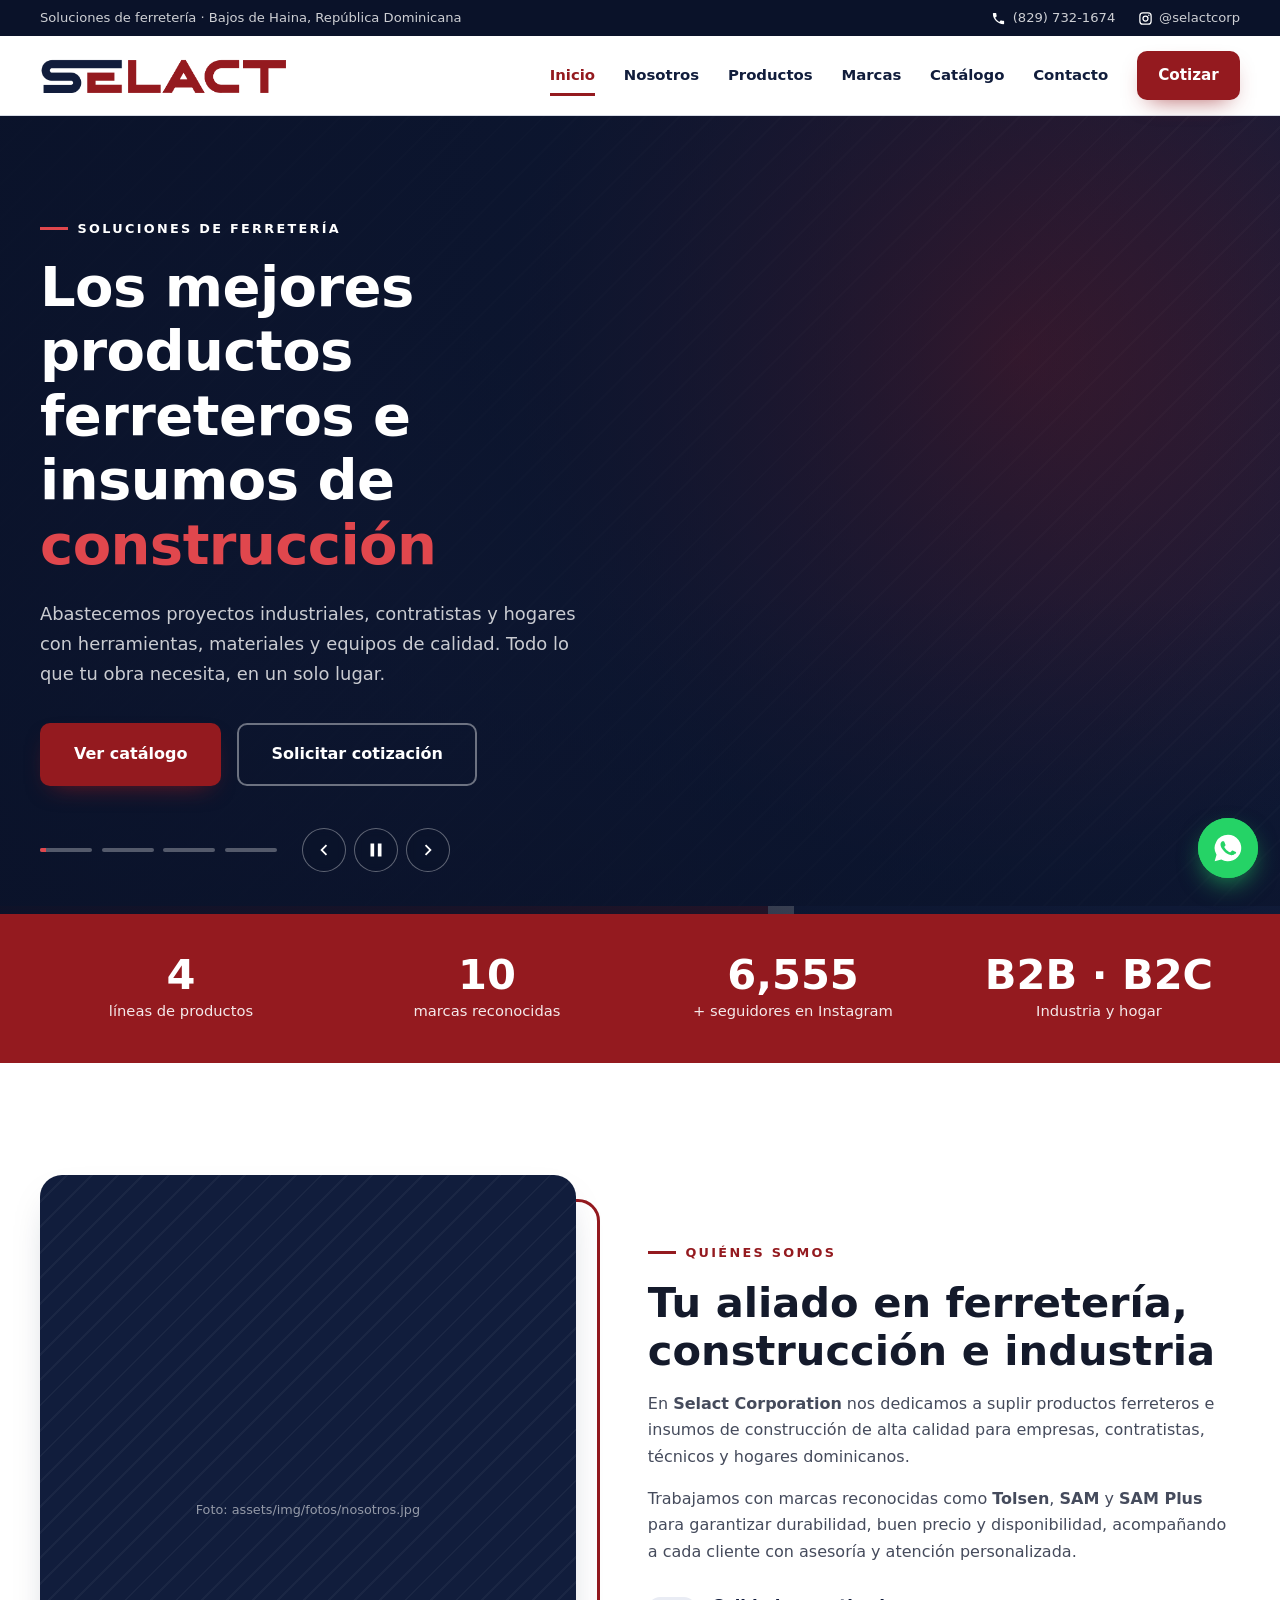
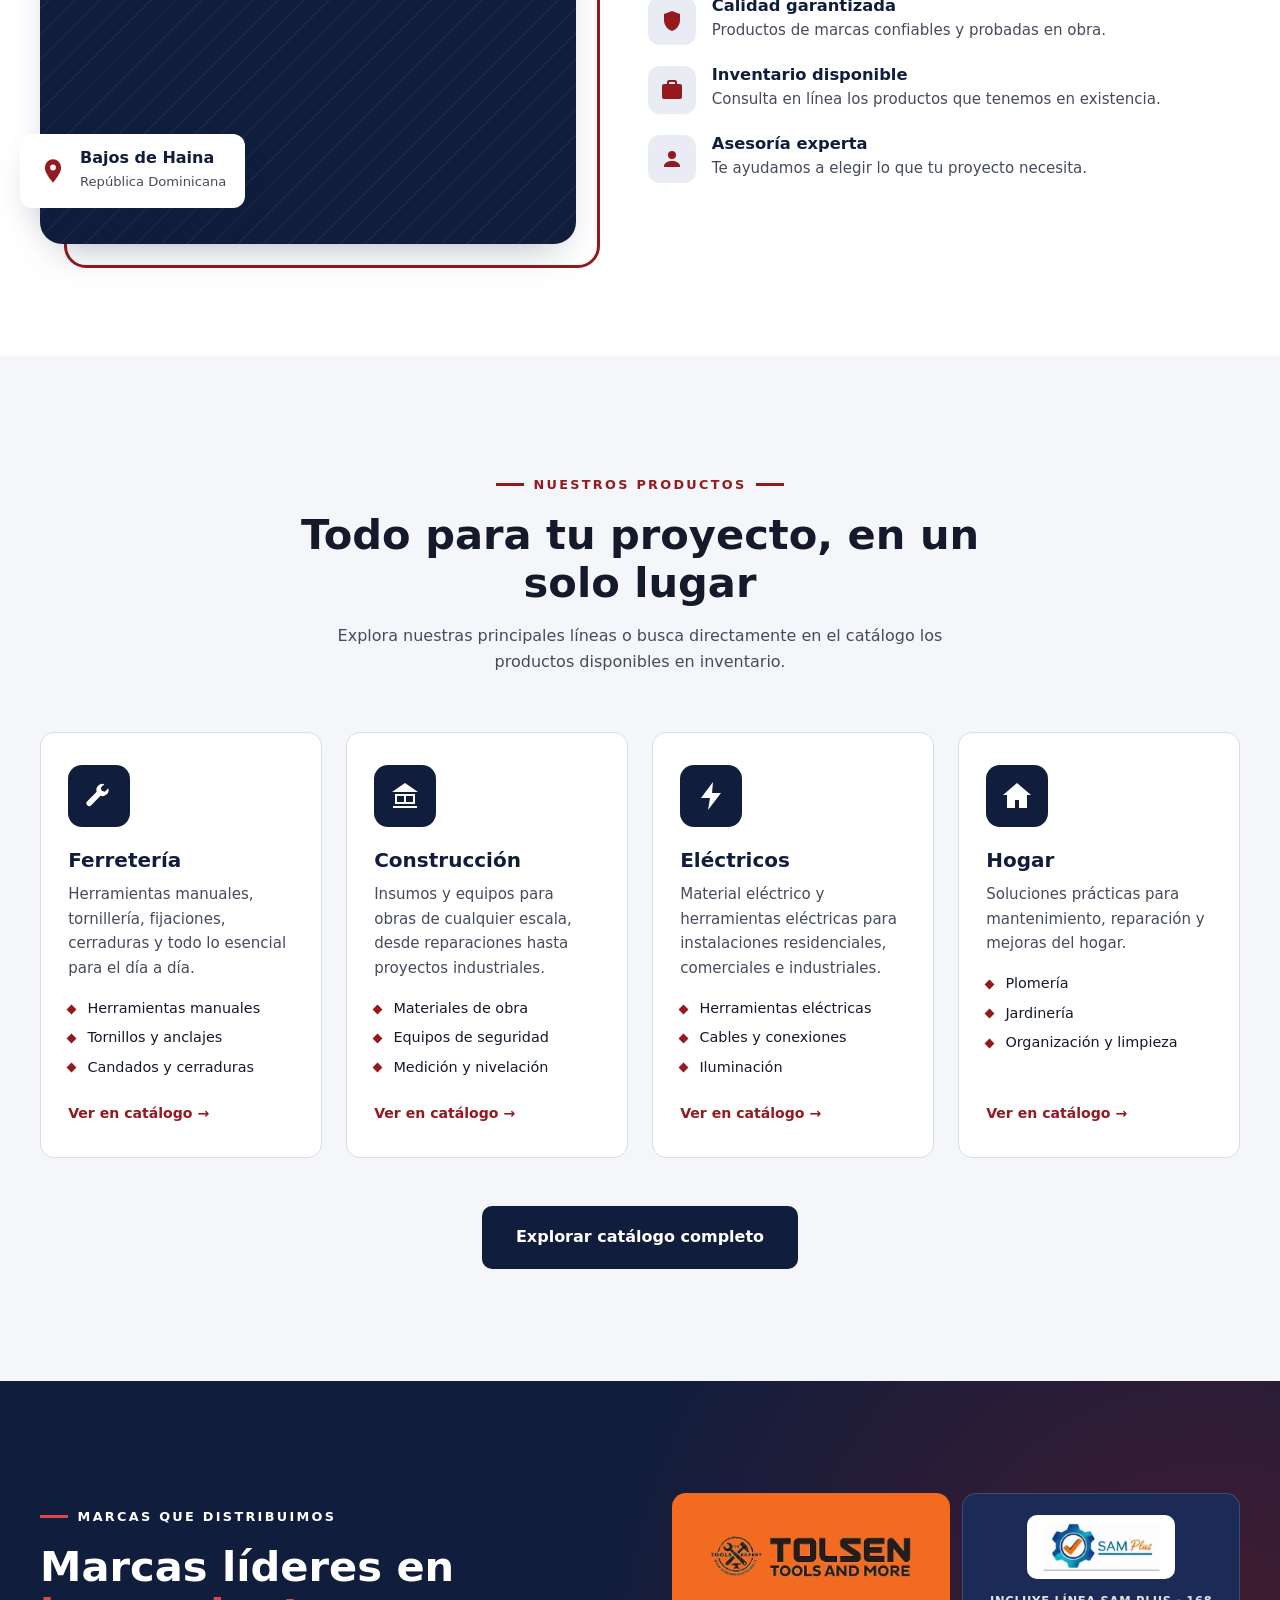
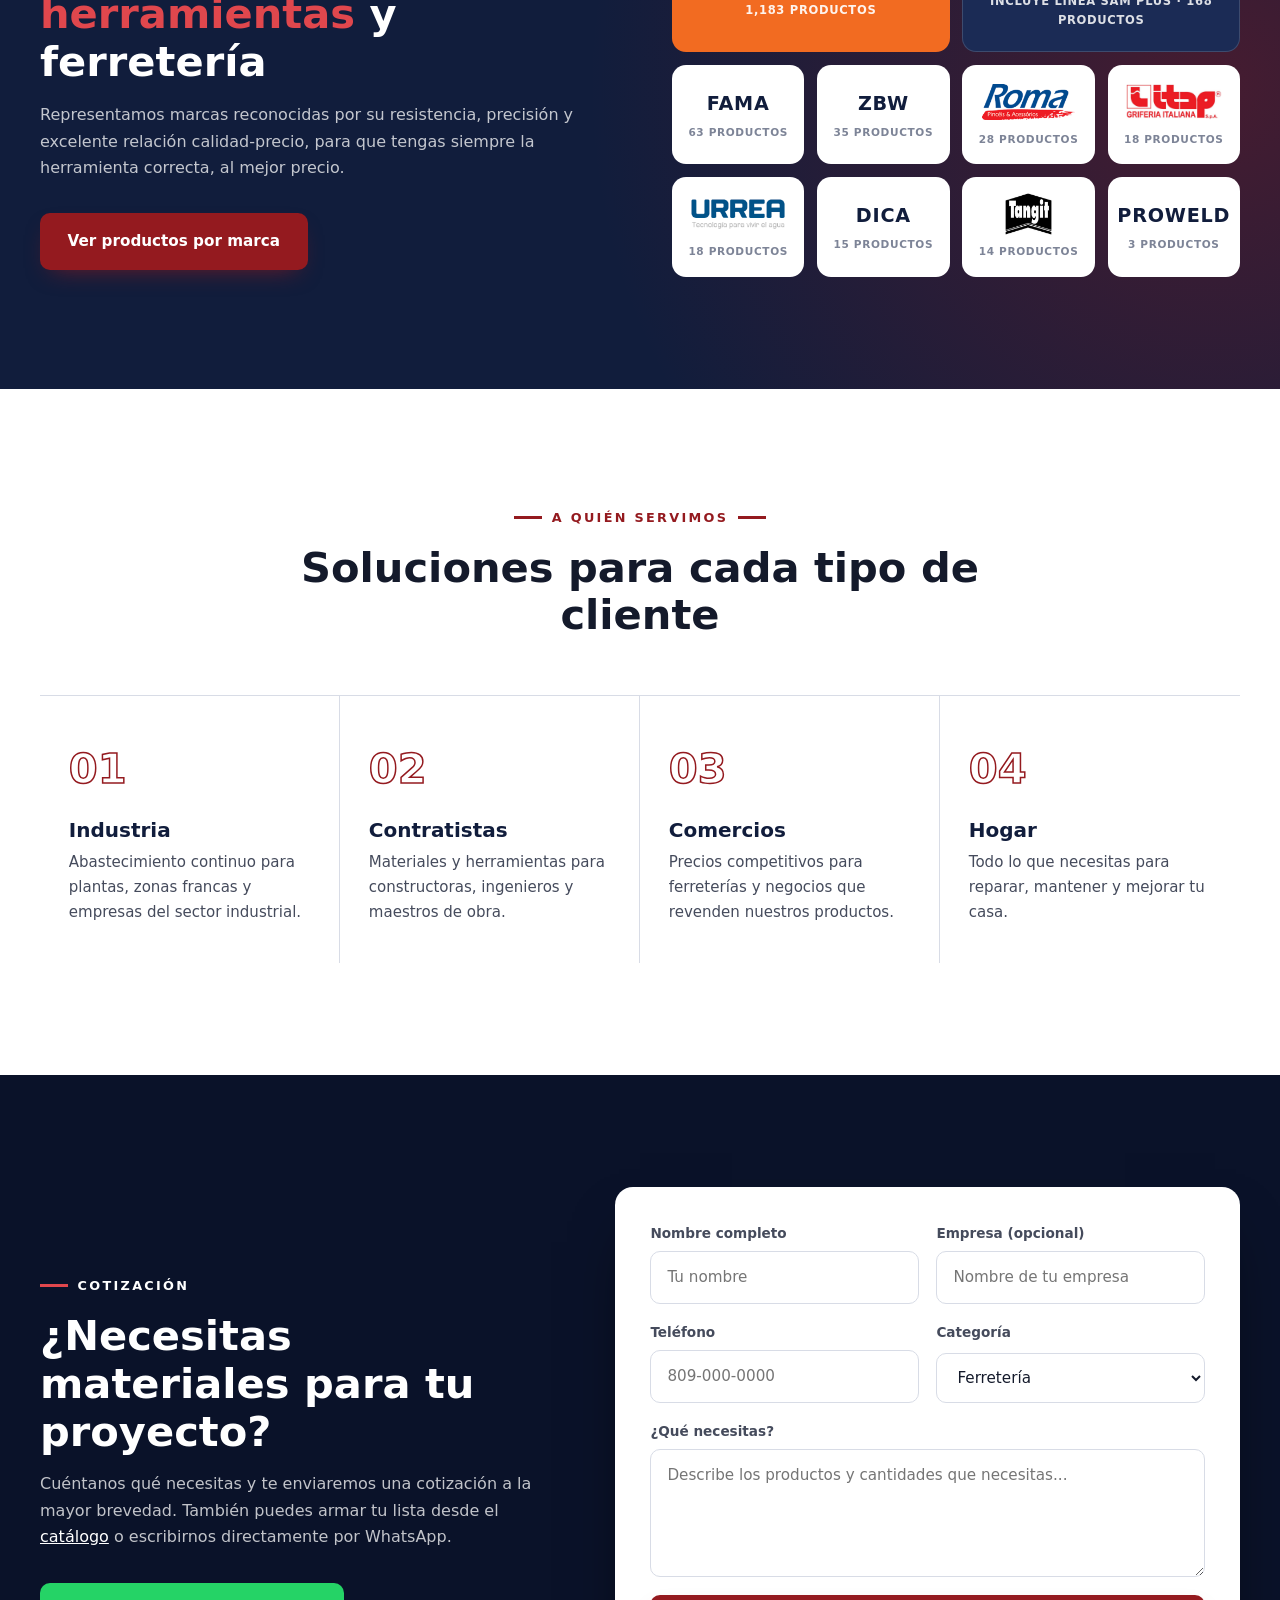
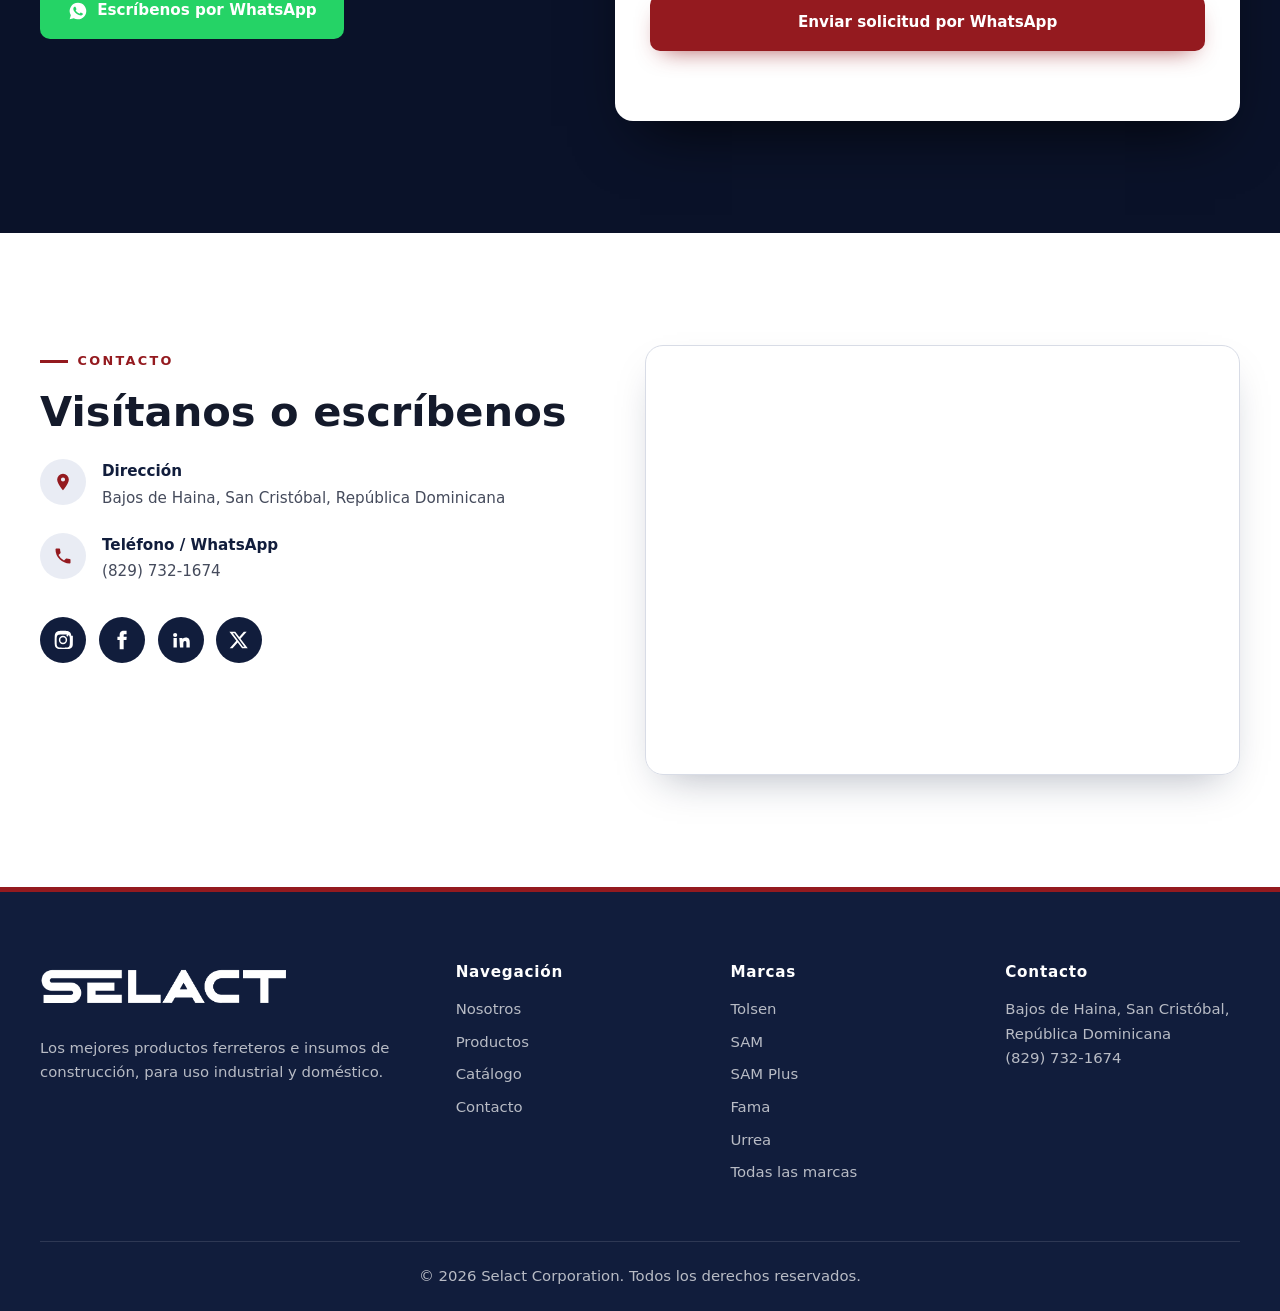
==== commit c02c222b: "Add files via upload" ====
--- a/index.html
+++ b/index.html
@@ -20,7 +20,7 @@
       <span>Soluciones de ferretería · Bajos de Haina, República Dominicana</span>
       <div class="topbar__right">
         <a href="#" class="js-whatsapp" target="_blank" rel="noopener"><svg viewBox="0 0 24 24"><path d="M6.6 10.8a15 15 0 0 0 6.6 6.6l2.2-2.2c.3-.3.7-.4 1-.2 1.1.4 2.3.6 3.6.6.6 0 1 .4 1 1V20c0 .6-.4 1-1 1A17 17 0 0 1 3 4c0-.6.4-1 1-1h3.5c.6 0 1 .4 1 1 0 1.3.2 2.5.6 3.6.1.3 0 .7-.2 1z"/></svg><span class="js-phone-text">(829) 732-1674</span></a>
-        <a href="https://www.instagram.com/selactcorp/" target="_blank" rel="noopener"><svg viewBox="0 0 24 24"><path d="M12 7a5 5 0 1 0 0 10 5 5 0 0 0 0-10zm0 8.2a3.2 3.2 0 1 1 0-6.4 3.2 3.2 0 0 1 0 6.4zM17.3 5.5a1.2 1.2 0 1 0 0 2.4 1.2 1.2 0 0 0 0-2.4zM21.9 7c-.1-1.6-.4-3-1.6-4.2S17.6 1.2 16 1.1C14.4 1 9.6 1 8 1.1 6.4 1.2 5 1.5 3.8 2.7S2.2 5.4 2.1 7C2 8.6 2 15.4 2.1 17c.1 1.6.4 3 1.6 4.2s2.7 1.5 4.3 1.6c1.6.1 8.4.1 10 0 1.6-.1 3-.4 4.2-1.6s1.5-2.6 1.6-4.2c.1-1.6.1-8.4 0-10z"/></svg>@selactcorp</a>
+        <a href="https://www.instagram.com/selactcorp/" target="_blank" rel="noopener"><svg viewBox="0 0 24 24"><path fill-rule="evenodd" d="M7.8 2h8.4A5.8 5.8 0 0 1 22 7.8v8.4a5.8 5.8 0 0 1-5.8 5.8H7.8A5.8 5.8 0 0 1 2 16.2V7.8A5.8 5.8 0 0 1 7.8 2zm0 2A3.8 3.8 0 0 0 4 7.8v8.4A3.8 3.8 0 0 0 7.8 20h8.4a3.8 3.8 0 0 0 3.8-3.8V7.8A3.8 3.8 0 0 0 16.2 4zM12 7a5 5 0 1 1 0 10 5 5 0 0 1 0-10zm0 2a3 3 0 1 0 0 6 3 3 0 0 0 0-6zm5.3-3.5a1.2 1.2 0 1 1 0 2.4 1.2 1.2 0 0 1 0-2.4z"/></svg>@selactcorp</a>
       </div>
     </div>
   </div>
@@ -235,15 +235,15 @@
         </div>
         <!-- Se actualiza solo desde NAV (js/main.js). Esta lista es el respaldo si el servicio no responde. -->
         <div class="brands__logos reveal" id="brandsGrid">
-          <a href="catalogo.html?marca=TOLSEN" class="brand brand--wide brand--tolsen"><strong>TOLSEN</strong><span>1,183 productos</span></a>
-          <a href="catalogo.html?marca=SAM" class="brand brand--wide brand--alt"><strong>SAM</strong><span>Incluye línea SAM Plus · 168 productos</span></a>
+          <a href="catalogo.html?marca=TOLSEN" class="brand brand--wide brand--tolsen"><span class="brand__logo"><img src="assets/img/marcas/tolsen.png" alt="TOLSEN"></span><span>1,183 productos</span></a>
+          <a href="catalogo.html?marca=SAM" class="brand brand--wide brand--alt"><span class="brand__logo brand__logo--plate"><img src="assets/img/marcas/sam.png" alt="SAM"></span><span>Incluye línea SAM Plus · 168 productos</span></a>
           <a href="catalogo.html?marca=FAMA" class="brand"><strong>FAMA</strong><span>63 productos</span></a>
           <a href="catalogo.html?marca=ZBW" class="brand"><strong>ZBW</strong><span>35 productos</span></a>
-          <a href="catalogo.html?marca=ROMA" class="brand"><strong>ROMA</strong><span>28 productos</span></a>
-          <a href="catalogo.html?marca=ITAP" class="brand"><strong>ITAP</strong><span>18 productos</span></a>
-          <a href="catalogo.html?marca=URREA" class="brand"><strong>URREA</strong><span>18 productos</span></a>
+          <a href="catalogo.html?marca=ROMA" class="brand"><span class="brand__logo"><img src="assets/img/marcas/roma.png" alt="ROMA"></span><span>28 productos</span></a>
+          <a href="catalogo.html?marca=ITAP" class="brand"><span class="brand__logo"><img src="assets/img/marcas/itap.png" alt="ITAP"></span><span>18 productos</span></a>
+          <a href="catalogo.html?marca=URREA" class="brand"><span class="brand__logo"><img src="assets/img/marcas/urrea.png" alt="URREA"></span><span>18 productos</span></a>
           <a href="catalogo.html?marca=DICA" class="brand"><strong>DICA</strong><span>15 productos</span></a>
-          <a href="catalogo.html?marca=TANGIT" class="brand"><strong>TANGIT</strong><span>14 productos</span></a>
+          <a href="catalogo.html?marca=TANGIT" class="brand"><span class="brand__logo"><img src="assets/img/marcas/tangit.png" alt="TANGIT"></span><span>14 productos</span></a>
           <a href="catalogo.html?marca=PROWELD" class="brand"><strong>PROWELD</strong><span>3 productos</span></a>
         </div>
       </div>
@@ -261,21 +261,6 @@
           <div class="client reveal"><span class="client__num">02</span><h3>Contratistas</h3><p>Materiales y herramientas para constructoras, ingenieros y maestros de obra.</p></div>
           <div class="client reveal"><span class="client__num">03</span><h3>Comercios</h3><p>Precios competitivos para ferreterías y negocios que revenden nuestros productos.</p></div>
           <div class="client reveal"><span class="client__num">04</span><h3>Hogar</h3><p>Todo lo que necesitas para reparar, mantener y mejorar tu casa.</p></div>
-        </div>
-      </div>
-    </section>
-
-    <!-- ============ GALERÍA ============ -->
-    <section class="section gallery" id="galeria">
-      <div class="container">
-        <div class="section__head reveal">
-          <span class="eyebrow">Síguenos</span>
-          <h2>@selactcorp en Instagram</h2>
-          <p>Novedades, productos y proyectos de nuestros clientes.</p>
-        </div>
-        <div class="gallery__grid reveal" id="galleryGrid"><!-- generado por main.js --></div>
-        <div class="gallery__cta">
-          <a href="https://www.instagram.com/selactcorp/" target="_blank" rel="noopener" class="btn btn--navy">Ver más en Instagram</a>
         </div>
       </div>
     </section>
@@ -347,8 +332,8 @@
         </div>
         <div class="contact__map reveal">
           <iframe title="Ubicación de Selact Corporation en Bajos de Haina"
-            src="https://www.google.com/maps?q=Bajos+de+Haina,+San+Crist%C3%B3bal,+Rep%C3%BAblica+Dominicana&output=embed"
-            loading="lazy" referrerpolicy="no-referrer-when-downgrade" allowfullscreen></iframe>
+            src="https://www.google.com/maps/embed?pb=!1m18!1m12!1m3!1d3785.2379173892805!2d-70.0341796!3d18.4275037!2m3!1f0!2f0!3f0!3m2!1i1024!2i768!4f13.1!3m3!1m2!1s0x8ea561e0b52030a7%3A0xcd90537e07398b4f!2sSelact%20Corporation!5e0!3m2!1ses!2sdo!4v1795205048405!5m2!1ses!2sdo"
+            loading="lazy" referrerpolicy="strict-origin-when-cross-origin" allowfullscreen></iframe>
         </div>
       </div>
     </section>
--- a/css/styles.css
+++ b/css/styles.css
@@ -0,0 +1,553 @@
+/* =========================================================
+   SELACT CORPORATION — Estilos
+   Paleta del logo: azul marino #111D3C + rojo #941A1F
+   ========================================================= */
+:root {
+  --navy: #111d3c;
+  --navy-2: #0a1229;
+  --navy-3: #1b2b55;
+  --navy-soft: #e9ecf4;
+  --red: #941a1f;
+  --red-2: #b3232a;
+  --red-bright: #e0474d; /* rojo legible sobre fondo azul */
+  --white: #ffffff;
+  --gray-100: #f5f6f9;
+  --gray-300: #d8dce6;
+  --gray-500: #7d8497;
+  --gray-700: #454b5c;
+  --text: #141a2b;
+
+  --radius: 14px;
+  --shadow: 0 18px 40px -18px rgba(17, 29, 60, .35);
+  --font-head: "Montserrat", system-ui, sans-serif;
+  --font-body: "Inter", system-ui, sans-serif;
+  --header-h: 80px;
+}
+
+*, *::before, *::after { box-sizing: border-box; margin: 0; padding: 0; }
+html { scroll-behavior: smooth; scroll-padding-top: var(--header-h); }
+body {
+  font-family: var(--font-body); color: var(--text); background: var(--white);
+  line-height: 1.65; -webkit-font-smoothing: antialiased; overflow-x: hidden;
+}
+img, svg { display: block; max-width: 100%; }
+a { color: inherit; text-decoration: none; }
+button { font: inherit; }
+h1, h2, h3, h4 { font-family: var(--font-head); line-height: 1.15; color: inherit; }
+h2 { font-size: clamp(1.8rem, 3.5vw, 2.6rem); font-weight: 800; margin-bottom: 1rem; }
+h3 { font-size: 1.25rem; font-weight: 700; }
+
+.container { width: min(1200px, 100% - 2.5rem); margin-inline: auto; }
+.section { padding: clamp(4rem, 9vw, 7rem) 0; }
+.accent { color: var(--red); }
+.on-dark .accent, .hero .accent, .brands .accent { color: var(--red-bright); }
+
+.eyebrow {
+  display: inline-flex; align-items: center; gap: .6rem;
+  font-family: var(--font-head); font-size: .8rem; font-weight: 700;
+  letter-spacing: .18em; text-transform: uppercase; color: var(--red); margin-bottom: 1rem;
+}
+.eyebrow::before { content: ""; width: 28px; height: 3px; background: var(--red); }
+.hero .eyebrow, .brands .eyebrow, .quote .eyebrow, .page-hero .eyebrow { color: #fff; }
+.hero .eyebrow::before, .brands .eyebrow::before, .quote .eyebrow::before, .page-hero .eyebrow::before { background: var(--red-bright); }
+
+.section__head { text-align: center; max-width: 680px; margin: 0 auto 3.5rem; }
+.section__head .eyebrow::after { content: ""; width: 28px; height: 3px; background: var(--red); }
+.section__head p { color: var(--gray-700); }
+
+/* ---------- Botones ---------- */
+.btn {
+  display: inline-flex; align-items: center; justify-content: center; gap: .6rem;
+  font-family: var(--font-head); font-weight: 700; font-size: .95rem;
+  padding: .85rem 1.6rem; border-radius: 10px; border: 2px solid transparent;
+  cursor: pointer; transition: transform .2s, box-shadow .2s, background .2s, color .2s, border-color .2s;
+}
+.btn svg { width: 20px; height: 20px; fill: currentColor; flex-shrink: 0; }
+.btn--lg { padding: 1rem 2rem; font-size: 1rem; }
+.btn--sm { padding: .55rem 1rem; font-size: .85rem; }
+.btn--block { width: 100%; }
+.btn--red { background: var(--red); color: var(--white); box-shadow: 0 10px 24px -12px rgba(148, 26, 31, .8); }
+.btn--red:hover { background: var(--red-2); transform: translateY(-2px); }
+.btn--navy { background: var(--navy); color: var(--white); }
+.btn--navy:hover { background: var(--navy-3); transform: translateY(-2px); }
+.btn--outline { border-color: rgba(255,255,255,.4); color: var(--white); }
+.btn--outline:hover { border-color: var(--white); background: rgba(255,255,255,.08); }
+.btn--ghost { border-color: var(--gray-300); color: var(--navy); background: var(--white); }
+.btn--ghost:hover { border-color: var(--navy); }
+.btn--whatsapp { background: #25d366; color: var(--white); }
+.btn--whatsapp:hover { transform: translateY(-2px); background: #1ebe5b; }
+.btn:disabled { opacity: .5; cursor: not-allowed; transform: none; }
+
+/* ---------- Header ---------- */
+.topbar { background: var(--navy-2); color: rgba(255,255,255,.8); font-size: .82rem; }
+.topbar__inner { display: flex; justify-content: space-between; align-items: center; gap: 1rem; padding: .45rem 0; }
+.topbar a { display: inline-flex; align-items: center; gap: .4rem; }
+.topbar a:hover { color: #fff; }
+.topbar svg { width: 15px; height: 15px; fill: #fff; transition: fill .2s; }
+.topbar a:hover svg { fill: var(--red-bright); }
+.topbar__right { display: flex; gap: 1.4rem; }
+
+.header {
+  position: sticky; top: 0; z-index: 100; height: var(--header-h); background: var(--white);
+  border-bottom: 1px solid var(--gray-300); transition: box-shadow .3s;
+}
+.header.is-scrolled { box-shadow: 0 6px 24px -12px rgba(17,29,60,.35); }
+.header__inner { height: 100%; display: flex; align-items: center; justify-content: space-between; gap: 2rem; }
+.logo img { height: 44px; width: auto; }
+.logo--light img { filter: brightness(0) invert(1); }
+
+.nav { display: flex; align-items: center; gap: 1.8rem; }
+.nav__link { color: var(--navy); font-weight: 600; font-size: .93rem; position: relative; }
+.nav__link::after {
+  content: ""; position: absolute; left: 0; bottom: -8px; height: 3px; width: 0;
+  background: var(--red); transition: width .25s;
+}
+.nav__link:hover, .nav__link.is-active { color: var(--red); }
+.nav__link:hover::after, .nav__link.is-active::after { width: 100%; }
+.nav__cta { padding: .6rem 1.2rem; }
+
+.nav-toggle { display: none; background: none; border: 0; cursor: pointer; width: 40px; height: 40px; position: relative; }
+.nav-toggle span { position: absolute; left: 8px; right: 8px; height: 2px; background: var(--navy); transition: .3s; }
+.nav-toggle span:nth-child(1) { top: 13px; }
+.nav-toggle span:nth-child(2) { top: 19px; }
+.nav-toggle span:nth-child(3) { top: 25px; }
+.nav-toggle.is-open span:nth-child(1) { top: 19px; transform: rotate(45deg); }
+.nav-toggle.is-open span:nth-child(2) { opacity: 0; }
+.nav-toggle.is-open span:nth-child(3) { top: 19px; transform: rotate(-45deg); }
+
+/* ---------- Hero ---------- */
+.hero {
+  position: relative; background: var(--navy); color: var(--white); overflow: hidden;
+  padding: clamp(4rem, 8vw, 6.5rem) 0 clamp(5rem, 9vw, 7rem);
+}
+.hero__bg {
+  position: absolute; inset: 0;
+  background:
+    radial-gradient(circle at 80% 30%, rgba(148,26,31,.45), transparent 45%),
+    radial-gradient(circle at 0% 100%, rgba(27,43,85,.9), transparent 50%),
+    repeating-linear-gradient(135deg, rgba(255,255,255,.03) 0 2px, transparent 2px 24px);
+}
+.hero__bg::after {
+  content: ""; position: absolute; left: 0; right: 0; bottom: 0; height: 8px;
+  background: linear-gradient(90deg, var(--red) 0 60%, var(--white) 60% 62%, var(--navy-3) 62%);
+}
+.hero__inner { position: relative; display: grid; grid-template-columns: 1.15fr .85fr; gap: 3rem; align-items: center; }
+.hero h1 { font-size: clamp(2.2rem, 5vw, 3.8rem); font-weight: 900; margin-bottom: 1.4rem; letter-spacing: -.01em; }
+.hero__lead { font-size: 1.12rem; color: rgba(255,255,255,.78); max-width: 560px; margin-bottom: 2.2rem; }
+.hero__actions { display: flex; flex-wrap: wrap; gap: 1rem; margin-bottom: 2.5rem; }
+.hero__badges { list-style: none; display: flex; flex-wrap: wrap; gap: .6rem 1.6rem; }
+.hero__badges li { display: flex; align-items: center; gap: .45rem; font-size: .92rem; color: rgba(255,255,255,.85); }
+.hero__badges svg { width: 18px; height: 18px; fill: var(--red-bright); }
+
+/* ---------- Carrusel principal (video + fotos) ---------- */
+.hero-slider {
+  padding: 0; display: grid;
+  min-height: clamp(560px, calc(100svh - var(--header-h) - 40px), 820px);
+}
+.hero-slider .hero__bg { z-index: 0; }
+.hero-slider .hero__bg::after { z-index: 4; }
+.slide {
+  grid-area: 1 / 1; position: relative; display: flex; align-items: center;
+  opacity: 0; visibility: hidden; transition: opacity 1s ease, visibility 0s linear 1s; z-index: 1;
+}
+.slide.is-active { opacity: 1; visibility: visible; transition: opacity 1s ease; z-index: 2; }
+.slide__media {
+  position: absolute; inset: 0; width: 100%; height: 100%; object-fit: cover;
+  transform: scale(1.08); transition: transform 7s ease-out;
+}
+.slide.is-active .slide__media { transform: scale(1); }
+.slide__media.is-missing { display: none; }
+/* Velo azul para que el texto siempre se lea sobre cualquier foto o video */
+.slide::before {
+  content: ""; position: absolute; inset: 0; z-index: 1;
+  background:
+    linear-gradient(90deg, rgba(10,18,41,.92) 0%, rgba(10,18,41,.7) 45%, rgba(10,18,41,.2) 100%),
+    linear-gradient(0deg, rgba(10,18,41,.6), transparent 40%);
+}
+.slide__content h1 { font-size: clamp(2.1rem, 4.6vw, 3.5rem); }
+.slide__inner { position: relative; z-index: 2; padding-block: clamp(4rem, 8vw, 6rem) clamp(7rem, 10vw, 8rem); }
+.slide__content { max-width: 640px; }
+.slide__content > * { opacity: 0; transform: translateY(24px); }
+.slide.is-active .slide__content > * { animation: slideIn .8s ease forwards; }
+.slide.is-active .slide__content > :nth-child(2) { animation-delay: .12s; }
+.slide.is-active .slide__content > :nth-child(3) { animation-delay: .24s; }
+.slide.is-active .slide__content > :nth-child(4) { animation-delay: .36s; }
+@keyframes slideIn { to { opacity: 1; transform: none; } }
+.slide__title { font-size: clamp(2rem, 4.6vw, 3.5rem); font-weight: 900; margin-bottom: 1.4rem; letter-spacing: -.01em; color: #fff; }
+.hero-slider .hero__actions { margin-bottom: 0; }
+.accent--tolsen { color: #f68a4c !important; }
+.btn--tolsen { background: #f26b21; color: #fff; }
+.btn--tolsen:hover { background: #d9591a; }
+
+.hero-slider__controls {
+  position: absolute; left: 0; right: 0; bottom: clamp(1.6rem, 4vw, 2.6rem); z-index: 5;
+  display: flex; align-items: center; justify-content: flex-start; gap: 1.6rem;
+}
+.hero-slider__dots { display: flex; gap: .6rem; }
+.hero-slider__dot {
+  position: relative; width: 52px; height: 4px; border: 0; padding: 0; cursor: pointer;
+  background: rgba(255,255,255,.3); border-radius: 4px; overflow: hidden;
+}
+.hero-slider__dot::before { content: ""; position: absolute; inset: -10px 0; } /* área táctil */
+.hero-slider__dot span { position: absolute; inset: 0; width: 0; background: var(--red-bright); }
+.hero-slider__dot.is-done span { width: 100%; background: rgba(255,255,255,.85); }
+.hero-slider__arrows { display: flex; gap: .5rem; }
+.hero-slider__btn {
+  width: 44px; height: 44px; border-radius: 50%; border: 1px solid rgba(255,255,255,.35);
+  background: rgba(10,18,41,.35); backdrop-filter: blur(4px); cursor: pointer;
+  display: grid; place-items: center; transition: background .2s, border-color .2s;
+}
+.hero-slider__btn:hover { background: var(--red); border-color: var(--red); }
+.hero-slider__btn svg { width: 22px; height: 22px; fill: #fff; }
+.hero-slider__pause .i-play { display: none; }
+.hero-slider.is-paused .hero-slider__pause .i-play { display: inline; }
+.hero-slider.is-paused .hero-slider__pause .i-pause { display: none; }
+
+/* ---------- Stats ---------- */
+.stats { background: var(--red); color: var(--white); padding: 2.4rem 0; }
+.stats__grid { display: grid; grid-template-columns: repeat(4, 1fr); gap: 1.5rem; text-align: center; }
+.stat strong { display: block; font-family: var(--font-head); font-size: clamp(1.9rem, 4vw, 2.6rem); font-weight: 900; line-height: 1.1; }
+.stat span { font-weight: 500; font-size: .92rem; opacity: .9; }
+
+/* ---------- Fotos (con respaldo si no existe el archivo) ---------- */
+.photo {
+  position: relative; overflow: hidden; background: var(--navy);
+  background-image: repeating-linear-gradient(135deg, rgba(255,255,255,.04) 0 2px, transparent 2px 18px);
+}
+.photo img { width: 100%; height: 100%; object-fit: cover; transition: transform .6s; }
+.photo.is-missing img { display: none; }
+.photo__fallback {
+  position: absolute; inset: 0; display: none; place-items: center; text-align: center; padding: 1rem;
+  color: rgba(255,255,255,.55); font-size: .8rem;
+}
+.photo.is-missing .photo__fallback { display: grid; }
+.photo__fallback img { display: block; width: 60%; max-width: 220px; height: auto; filter: brightness(0) invert(1); opacity: .9; margin: 0 auto .6rem; object-fit: contain; }
+
+/* ---------- Nosotros ---------- */
+.about__grid { display: grid; grid-template-columns: .95fr 1.05fr; gap: 4.5rem; align-items: center; }
+.about__media { position: relative; }
+.about__media .photo { aspect-ratio: 4 / 5; border-radius: 22px; box-shadow: var(--shadow); }
+.about__media::before {
+  content: ""; position: absolute; inset: 24px -24px -24px 24px; border: 3px solid var(--red); border-radius: 22px; z-index: -1;
+}
+.about__tag {
+  position: absolute; left: -20px; bottom: 36px; background: var(--white); border-radius: 12px;
+  padding: .9rem 1.2rem; display: flex; gap: .8rem; align-items: center; box-shadow: var(--shadow);
+}
+.about__tag svg { width: 28px; height: 28px; fill: var(--red); }
+.about__tag strong { font-family: var(--font-head); display: block; color: var(--navy); line-height: 1.2; }
+.about__tag span { font-size: .82rem; color: var(--gray-700); }
+.about__content > p { color: var(--gray-700); margin-bottom: 1rem; }
+.values { display: grid; gap: 1.3rem; margin-top: 2rem; }
+.value { display: flex; gap: 1rem; align-items: flex-start; }
+.value__icon { flex-shrink: 0; width: 48px; height: 48px; border-radius: 12px; display: grid; place-items: center; background: var(--navy-soft); }
+.value__icon svg { width: 24px; height: 24px; fill: var(--red); }
+.value h4 { font-size: 1.02rem; margin-bottom: .15rem; color: var(--navy); }
+.value p { color: var(--gray-700); font-size: .94rem; }
+
+/* ---------- Productos (categorías) ---------- */
+.products { background: var(--gray-100); }
+.cards { display: grid; grid-template-columns: repeat(4, 1fr); gap: 1.5rem; }
+.card {
+  background: var(--white); border-radius: var(--radius); padding: 2rem 1.7rem; border: 1px solid var(--gray-300);
+  position: relative; overflow: hidden; transition: transform .3s, box-shadow .3s, border-color .3s;
+  display: flex; flex-direction: column;
+}
+.card::before {
+  content: ""; position: absolute; inset: 0 0 auto; height: 4px; background: var(--red);
+  transform: scaleX(0); transform-origin: left; transition: transform .35s;
+}
+.card:hover { transform: translateY(-6px); box-shadow: var(--shadow); border-color: transparent; }
+.card:hover::before { transform: scaleX(1); }
+.card__icon { width: 62px; height: 62px; border-radius: 14px; background: var(--navy); display: grid; place-items: center; margin-bottom: 1.4rem; transition: background .3s; }
+.card__icon svg { width: 32px; height: 32px; fill: var(--white); }
+.card:hover .card__icon { background: var(--red); }
+.card h3 { margin-bottom: .6rem; color: var(--navy); }
+.card p { color: var(--gray-700); font-size: .94rem; margin-bottom: 1rem; }
+.card ul { list-style: none; display: grid; gap: .35rem; margin-bottom: 1.4rem; }
+.card li { font-size: .9rem; font-weight: 500; padding-left: 1.2rem; position: relative; }
+.card li::before { content: ""; position: absolute; left: 0; top: .6em; width: 7px; height: 7px; background: var(--red); transform: rotate(45deg); }
+.card__link { margin-top: auto; font-family: var(--font-head); font-weight: 700; font-size: .88rem; color: var(--red); display: inline-flex; align-items: center; gap: .35rem; }
+.card__link:hover { gap: .6rem; }
+.products__cta { text-align: center; margin-top: 3rem; }
+
+/* ---------- Marcas ---------- */
+.brands { background: var(--navy); color: var(--white); position: relative; overflow: hidden; }
+.brands::before { content: ""; position: absolute; inset: 0; background: radial-gradient(circle at 95% 50%, rgba(148,26,31,.4), transparent 50%); }
+.brands__inner { position: relative; display: grid; grid-template-columns: 1fr 1fr; gap: 4rem; align-items: center; }
+.brands__content p { color: rgba(255,255,255,.75); margin-bottom: 2rem; }
+.brands__logos { display: grid; grid-template-columns: 1fr 1fr; gap: 1rem; }
+.brand {
+  display: flex; flex-direction: column; justify-content: center; align-items: center; gap: .3rem; text-align: center;
+  aspect-ratio: 16 / 10; border-radius: var(--radius); background: var(--white); color: var(--navy);
+  transition: transform .25s;
+}
+.brand:hover { transform: translateY(-4px); }
+.brand strong { font-family: var(--font-head); font-weight: 900; font-size: clamp(1.4rem, 3vw, 2rem); letter-spacing: .06em; }
+.brand span { font-size: .78rem; color: var(--gray-500); font-weight: 600; text-transform: uppercase; letter-spacing: .1em; }
+.brand--wide { grid-column: span 2; aspect-ratio: auto; padding: 1.6rem; background: var(--red); color: #fff; }
+.brand--wide span { color: rgba(255,255,255,.85); }
+
+/* Cuadrícula de marcas reales: 2 destacadas + el resto en 4 columnas */
+.brands__logos { grid-template-columns: repeat(4, minmax(0, 1fr)); gap: .8rem; }
+.brands__logos .brand { aspect-ratio: auto; min-height: 92px; padding: 1rem .5rem; }
+.brands__logos .brand strong { font-size: clamp(1rem, 1.6vw, 1.2rem); letter-spacing: .04em; overflow-wrap: anywhere; }
+.brands__logos .brand span { font-size: .66rem; letter-spacing: .06em; }
+.brands__logos .brand--wide { grid-column: span 2; min-height: 130px; padding: 1.4rem 1rem; }
+.brands__logos .brand--wide strong { font-size: clamp(1.5rem, 3vw, 2.1rem); }
+.brands__logos .brand--wide span { font-size: .72rem; }
+.brand--alt { background: var(--navy-3); color: #fff; box-shadow: inset 0 0 0 1px rgba(255,255,255,.15); }
+/* Logos de marca dentro de las tarjetas */
+.brand__logo { display: flex; align-items: center; justify-content: center; width: 100%; height: 42px; margin-bottom: .2rem; }
+.brand .brand__logo img { max-width: 82%; max-height: 100%; width: auto; height: auto; object-fit: contain; }
+.brand .brand__logo { font-size: 0; letter-spacing: 0; } /* evita heredar estilos de texto del span */
+.brands__logos .brand--wide .brand__logo { height: 64px; margin-bottom: .5rem; }
+.brand__logo--plate { background: #fff; border-radius: 10px; padding: .45rem .9rem; width: auto; max-width: 88%; }
+.brand__logo--plate img { max-width: 100% !important; }
+/* Color distintivo de Tolsen (mamey) */
+.brand--tolsen { background: #f26b21; color: #fff; }
+.brand--tolsen span { color: rgba(255,255,255,.92); }
+@media (max-width: 520px) {
+  .brands__logos { grid-template-columns: repeat(2, minmax(0, 1fr)); }
+}
+
+/* ---------- Clientes ---------- */
+.clients__grid { display: grid; grid-template-columns: repeat(4, 1fr); border-top: 1px solid var(--gray-300); }
+.client { padding: 2.4rem 1.8rem; border-right: 1px solid var(--gray-300); transition: background .3s; }
+.client:last-child { border-right: 0; }
+.client:hover { background: var(--gray-100); }
+.client__num { font-family: var(--font-head); font-weight: 900; font-size: 2.6rem; color: transparent; -webkit-text-stroke: 1.5px var(--red); display: block; margin-bottom: 1rem; }
+.client h3 { margin-bottom: .5rem; color: var(--navy); }
+.client p { color: var(--gray-700); font-size: .94rem; }
+
+/* ---------- Galería ---------- */
+.gallery { background: var(--gray-100); }
+.gallery__grid { display: grid; grid-template-columns: repeat(4, 1fr); gap: 1rem; }
+.gallery__grid .photo { aspect-ratio: 1; border-radius: 14px; }
+.gallery__grid .photo:hover img { transform: scale(1.06); }
+.gallery__cta { text-align: center; margin-top: 2.5rem; }
+
+/* ---------- Cotizar ---------- */
+.quote { background: var(--navy-2); color: var(--white); }
+.quote__inner { display: grid; grid-template-columns: .9fr 1.1fr; gap: 4rem; align-items: center; }
+.quote__info p { color: rgba(255,255,255,.75); margin-bottom: 2rem; }
+.form { background: var(--white); color: var(--text); border-radius: 18px; padding: 2.2rem; display: grid; gap: 1.1rem; box-shadow: 0 30px 60px -25px rgba(0,0,0,.8); }
+.form__row { display: grid; grid-template-columns: 1fr 1fr; gap: 1.1rem; }
+.form label { display: grid; gap: .4rem; font-size: .85rem; font-weight: 600; color: var(--gray-700); }
+.field, .form input, .form select, .form textarea {
+  font: inherit; font-weight: 400; font-size: .95rem; color: var(--text); padding: .8rem 1rem;
+  border: 1.5px solid var(--gray-300); border-radius: 10px; background: var(--white); transition: border-color .2s, box-shadow .2s; resize: vertical; width: 100%;
+}
+.field:focus, .form input:focus, .form select:focus, .form textarea:focus { outline: none; border-color: var(--navy); box-shadow: 0 0 0 4px rgba(17,29,60,.12); }
+.form .is-invalid { border-color: var(--red); }
+.form__note { font-size: .88rem; text-align: center; min-height: 1.2em; color: var(--red); }
+
+/* ---------- Contacto ---------- */
+.contact__grid { display: grid; grid-template-columns: 1fr 1.1fr; gap: 4rem; align-items: stretch; }
+.contact__list { list-style: none; display: grid; gap: 1.4rem; margin: 1.5rem 0 2rem; }
+.contact__list li { display: flex; gap: 1rem; align-items: flex-start; }
+.contact__list li[hidden] { display: none; }
+.contact__icon { flex-shrink: 0; width: 46px; height: 46px; border-radius: 50%; background: var(--navy-soft); display: grid; place-items: center; }
+.contact__icon svg { width: 20px; height: 20px; fill: var(--red); }
+.contact__list strong { display: block; font-family: var(--font-head); font-size: .95rem; color: var(--navy); }
+.contact__list a, .contact__list span { color: var(--gray-700); font-size: .95rem; }
+.contact__list a:hover { color: var(--red); }
+.socials { display: flex; gap: .8rem; }
+.socials a { width: 46px; height: 46px; border-radius: 50%; background: var(--navy); display: grid; place-items: center; transition: background .25s, transform .25s; }
+.socials svg { width: 20px; height: 20px; fill: var(--white); }
+.socials a:hover { background: var(--red); transform: translateY(-3px); }
+.contact__map { border-radius: 18px; overflow: hidden; min-height: 420px; box-shadow: var(--shadow); border: 1px solid var(--gray-300); }
+.contact__map iframe { width: 100%; height: 100%; min-height: 420px; border: 0; }
+
+/* ---------- Footer ---------- */
+.footer { background: var(--navy); color: rgba(255,255,255,.7); padding: 4.5rem 0 0; border-top: 5px solid var(--red); }
+.footer__grid { display: grid; grid-template-columns: 1.6fr 1fr 1fr 1fr; gap: 2.5rem; padding-bottom: 3rem; }
+.footer h4 { color: var(--white); font-size: .95rem; margin-bottom: 1rem; letter-spacing: .05em; }
+.footer a:not(.logo) { display: block; margin-bottom: .5rem; font-size: .93rem; transition: color .2s; }
+.footer a:not(.logo):hover { color: var(--white); }
+.footer p { font-size: .93rem; }
+.footer .logo { display: inline-block; margin-bottom: 1.2rem; }
+.footer__bottom { border-top: 1px solid rgba(255,255,255,.12); padding: 1.4rem 0; text-align: center; font-size: .85rem; }
+
+/* ---------- WhatsApp flotante ---------- */
+.wa-float {
+  position: fixed; right: 22px; bottom: 22px; z-index: 90; width: 60px; height: 60px; border-radius: 50%;
+  background: #25d366; display: grid; place-items: center; box-shadow: 0 10px 25px -5px rgba(37,211,102,.6); transition: transform .25s;
+}
+.wa-float svg { width: 32px; height: 32px; fill: var(--white); }
+.wa-float:hover { transform: scale(1.08); }
+.wa-float::before { content: ""; position: absolute; inset: 0; border-radius: 50%; background: #25d366; animation: pulse 2.2s infinite; z-index: -1; }
+@keyframes pulse { 70%, 100% { transform: scale(1.6); opacity: 0; } }
+
+/* =========================================================
+   CATÁLOGO
+   ========================================================= */
+.page-hero { background: var(--navy); color: #fff; padding: 3.5rem 0 3rem; position: relative; overflow: hidden; }
+.page-hero::before { content: ""; position: absolute; inset: 0; background: radial-gradient(circle at 90% 20%, rgba(148,26,31,.5), transparent 45%); }
+.page-hero .container { position: relative; }
+.page-hero h1 { font-size: clamp(2rem, 4.5vw, 3rem); font-weight: 900; margin-bottom: .6rem; }
+.page-hero p { color: rgba(255,255,255,.78); max-width: 640px; }
+
+.demo-banner { background: #fff4e5; color: #7a4a00; border-bottom: 1px solid #f3d6a6; font-size: .88rem; padding: .7rem 0; text-align: center; }
+
+.catalog { padding: 2.5rem 0 5rem; background: var(--gray-100); min-height: 60vh; }
+.catalog__layout { display: grid; grid-template-columns: 270px 1fr; gap: 2rem; align-items: start; }
+.catalog__layout > * { min-width: 0; }
+
+.filters { background: var(--white); border: 1px solid var(--gray-300); border-radius: var(--radius); padding: 1.4rem; position: sticky; top: calc(var(--header-h) + 1rem); }
+.filters h3 { font-size: 1rem; color: var(--navy); margin-bottom: 1rem; display: flex; justify-content: space-between; align-items: center; }
+.filters__clear { background: none; border: 0; color: var(--red); font-size: .82rem; font-weight: 600; cursor: pointer; }
+.filters__group { margin-bottom: 1.4rem; }
+.filters__group > span { display: block; font-size: .78rem; font-weight: 700; letter-spacing: .1em; text-transform: uppercase; color: var(--gray-500); margin-bottom: .6rem; }
+.chips { display: flex; flex-wrap: wrap; gap: .4rem; max-height: 260px; overflow-y: auto; }
+.chip {
+  border: 1.5px solid var(--gray-300); background: var(--white); color: var(--navy); border-radius: 999px;
+  padding: .3rem .75rem; font-size: .82rem; font-weight: 600; cursor: pointer; transition: .2s;
+}
+.chip small { color: var(--gray-500); font-weight: 500; margin-left: .2rem; }
+.chip:hover { border-color: var(--navy); }
+.chip.is-active { background: var(--navy); border-color: var(--navy); color: #fff; }
+.chip.is-active small { color: rgba(255,255,255,.7); }
+
+.catalog__toolbar { display: flex; gap: 1rem; align-items: center; margin-bottom: 1.4rem; flex-wrap: wrap; }
+.search { position: relative; flex: 1; min-width: 240px; }
+.search svg { position: absolute; left: 14px; top: 50%; transform: translateY(-50%); width: 20px; height: 20px; fill: var(--gray-500); }
+.search .field { padding-left: 2.8rem; background: var(--white); }
+.catalog__count { color: var(--gray-700); font-size: .9rem; }
+.filters-toggle { display: none; }
+
+.products-grid { display: grid; grid-template-columns: repeat(auto-fill, minmax(210px, 1fr)); gap: 1.2rem; }
+.product {
+  background: var(--white); border: 1px solid var(--gray-300); border-radius: var(--radius); overflow: hidden;
+  display: flex; flex-direction: column; transition: box-shadow .25s, transform .25s;
+}
+.product:hover { box-shadow: var(--shadow); transform: translateY(-3px); }
+.product__img { aspect-ratio: 1; background: #fff; display: grid; place-items: center; border-bottom: 1px solid var(--gray-100); position: relative; }
+.product__img img { width: 100%; height: 100%; object-fit: contain; padding: .8rem; }
+.product__img .product__noimg { width: 55%; opacity: .18; filter: grayscale(1); object-fit: contain; padding: 0; height: auto; }
+.product__stock { position: absolute; top: 10px; left: 10px; background: #e7f6ec; color: #13703a; font-size: .7rem; font-weight: 700; padding: .2rem .55rem; border-radius: 999px; text-transform: uppercase; letter-spacing: .05em; }
+.product__body { padding: 1rem 1.1rem 1.2rem; display: flex; flex-direction: column; gap: .35rem; flex: 1; }
+.product__brand { font-size: .72rem; font-weight: 800; letter-spacing: .1em; text-transform: uppercase; color: var(--red); }
+.product__name { font-family: var(--font-head); font-size: .95rem; font-weight: 700; color: var(--navy); line-height: 1.3; overflow-wrap: anywhere; }
+.product__meta { font-size: .78rem; color: var(--gray-500); }
+.product__price { font-family: var(--font-head); font-weight: 800; color: var(--navy); font-size: 1.1rem; }
+.product__actions { margin-top: auto; padding-top: .7rem; }
+.product.is-added .btn { background: #13703a; }
+
+.state { text-align: center; padding: 4rem 1rem; color: var(--gray-700); grid-column: 1 / -1; }
+.state svg { width: 56px; height: 56px; fill: var(--gray-300); margin: 0 auto 1rem; }
+.state h3 { color: var(--navy); margin-bottom: .4rem; }
+.state p { margin-bottom: 1.2rem; }
+.skeleton { background: linear-gradient(90deg, #eef0f5 25%, #f7f8fb 50%, #eef0f5 75%); background-size: 200% 100%; animation: shimmer 1.2s infinite; border-radius: var(--radius); min-height: 330px; }
+@keyframes shimmer { to { background-position: -200% 0; } }
+
+.pagination { display: flex; justify-content: center; gap: .4rem; margin-top: 2.5rem; flex-wrap: wrap; }
+.pagination button { min-width: 42px; height: 42px; border-radius: 10px; border: 1.5px solid var(--gray-300); background: var(--white); color: var(--navy); font-weight: 700; cursor: pointer; padding: 0 .7rem; }
+.pagination button:hover:not(:disabled) { border-color: var(--navy); }
+.pagination button.is-active { background: var(--navy); border-color: var(--navy); color: #fff; }
+.pagination button:disabled { opacity: .4; cursor: default; }
+
+/* Lista de cotización */
+.cart-btn {
+  position: fixed; right: 22px; bottom: 96px; z-index: 90; background: var(--red); color: #fff; border: 0; cursor: pointer;
+  height: 56px; border-radius: 999px; padding: 0 1.3rem 0 1.1rem; display: flex; align-items: center; gap: .6rem;
+  font-family: var(--font-head); font-weight: 700; box-shadow: 0 12px 28px -8px rgba(148,26,31,.7); transition: transform .2s;
+}
+.cart-btn:hover { transform: translateY(-2px); }
+.cart-btn svg { width: 24px; height: 24px; fill: #fff; }
+.cart-btn__count { background: #fff; color: var(--red); border-radius: 999px; min-width: 24px; height: 24px; display: grid; place-items: center; font-size: .8rem; padding: 0 .4rem; }
+.cart-btn.bump { animation: bump .4s; }
+@keyframes bump { 50% { transform: scale(1.12); } }
+
+.drawer-overlay { position: fixed; inset: 0; background: rgba(10,18,41,.55); z-index: 150; opacity: 0; pointer-events: none; transition: opacity .3s; }
+.drawer-overlay.is-open { opacity: 1; pointer-events: auto; }
+.drawer {
+  position: fixed; top: 0; right: 0; bottom: 0; width: min(440px, 100%); background: #fff; z-index: 160;
+  transform: translateX(100%); transition: transform .35s ease; display: flex; flex-direction: column;
+}
+.drawer.is-open { transform: none; }
+.drawer__head { display: flex; justify-content: space-between; align-items: center; padding: 1.3rem 1.5rem; border-bottom: 1px solid var(--gray-300); background: var(--navy); color: #fff; }
+.drawer__head h3 { font-size: 1.15rem; }
+.drawer__close { background: none; border: 0; color: #fff; font-size: 1.8rem; line-height: 1; cursor: pointer; }
+.drawer__body { flex: 1; overflow-y: auto; padding: 1rem 1.5rem; }
+.drawer__foot { padding: 1.2rem 1.5rem; border-top: 1px solid var(--gray-300); display: grid; gap: .8rem; }
+.cart-item { display: grid; grid-template-columns: 1fr auto; gap: .5rem 1rem; padding: .9rem 0; border-bottom: 1px solid var(--gray-100); }
+.cart-item__name { font-weight: 600; color: var(--navy); font-size: .9rem; line-height: 1.3; }
+.cart-item__code { font-size: .75rem; color: var(--gray-500); }
+.cart-item__qty { display: flex; align-items: center; gap: .3rem; }
+.cart-item__qty button { width: 30px; height: 30px; border-radius: 8px; border: 1.5px solid var(--gray-300); background: #fff; cursor: pointer; font-weight: 700; color: var(--navy); }
+.cart-item__qty input { width: 52px; height: 30px; text-align: center; border: 1.5px solid var(--gray-300); border-radius: 8px; font: inherit; font-size: .9rem; }
+.cart-item__remove { background: none; border: 0; color: var(--red); font-size: .78rem; cursor: pointer; justify-self: start; padding: 0; }
+.cart-empty { text-align: center; color: var(--gray-500); padding: 3rem 1rem; }
+
+/* ---------- Animación reveal ---------- */
+.reveal { opacity: 0; transform: translateY(28px); transition: opacity .8s ease, transform .8s ease; }
+.reveal.is-visible { opacity: 1; transform: none; }
+@media (prefers-reduced-motion: reduce) {
+  html { scroll-behavior: auto; }
+  .reveal { opacity: 1; transform: none; transition: none; }
+  .wa-float::before, .skeleton { animation: none; }
+  .slide__media { transform: none !important; transition: none; }
+  .slide__content > * { opacity: 1; transform: none; animation: none !important; }
+}
+
+/* =========================================================
+   Responsive
+   ========================================================= */
+@media (max-width: 1100px) {
+  .nav { gap: 1.2rem; }
+}
+@media (max-width: 1024px) {
+  .cards { grid-template-columns: repeat(2, 1fr); }
+  .clients__grid { grid-template-columns: repeat(2, 1fr); }
+  .client:nth-child(2) { border-right: 0; }
+  .client { border-bottom: 1px solid var(--gray-300); }
+  .footer__grid { grid-template-columns: 1fr 1fr; }
+  .gallery__grid { grid-template-columns: repeat(3, 1fr); }
+}
+@media (max-width: 960px) {
+  .nav {
+    position: fixed; top: var(--header-h); left: 0; right: 0; flex-direction: column; gap: 0; align-items: stretch;
+    background: var(--white); padding: .5rem 1.25rem 1.5rem; border-bottom: 1px solid var(--gray-300);
+    box-shadow: 0 20px 30px -20px rgba(0,0,0,.3);
+    transform: translateY(-130%); transition: transform .35s ease; z-index: -1;
+  }
+  .nav.is-open { transform: none; }
+  .nav__link { padding: .95rem 0; border-bottom: 1px solid var(--gray-100); }
+  .nav__link::after { display: none; }
+  .nav__cta { margin-top: 1rem; }
+  .nav-toggle { display: block; }
+  .topbar__right a:not(:first-child) { display: none; }
+
+  .hero__inner, .about__grid, .brands__inner, .quote__inner, .contact__grid { grid-template-columns: 1fr; gap: 3rem; }
+  .slide::before { background: linear-gradient(0deg, rgba(10,18,41,.95) 0%, rgba(10,18,41,.7) 55%, rgba(10,18,41,.45) 100%); }
+  .about__media { width: 100%; max-width: 420px; margin-inline: auto; }
+  .about__tag { left: 12px; }
+  .stats__grid { grid-template-columns: repeat(2, 1fr); gap: 2rem 1rem; }
+
+  .catalog__layout { grid-template-columns: 1fr; }
+  .filters { position: static; display: none; }
+  .filters.is-open { display: block; }
+  .filters-toggle { display: inline-flex; }
+}
+@media (max-width: 600px) {
+  .cards, .clients__grid { grid-template-columns: 1fr; }
+  .client { border-right: 0; }
+  .form { padding: 1.5rem; }
+  .form__row { grid-template-columns: 1fr; }
+  .footer__grid { grid-template-columns: 1fr; }
+  .hero__actions .btn { width: 100%; }
+  .hero-slider__dot { width: 32px; }
+  .hero-slider__btn { width: 40px; height: 40px; }
+  .gallery__grid { grid-template-columns: repeat(2, 1fr); }
+  .topbar__inner > span { display: none; }
+  .topbar__inner { justify-content: center; }
+  .logo img { height: 36px; }
+  .products-grid { grid-template-columns: repeat(2, minmax(0, 1fr)); gap: .8rem; }
+  .search { min-width: 0; }
+  .page-hero h1 { font-size: 1.8rem; }
+  .product__body { padding: .8rem; }
+  .product__name { font-size: .85rem; }
+  .cart-btn__label { display: none; }
+}
+.product__brand--muted { color: var(--gray-500); }
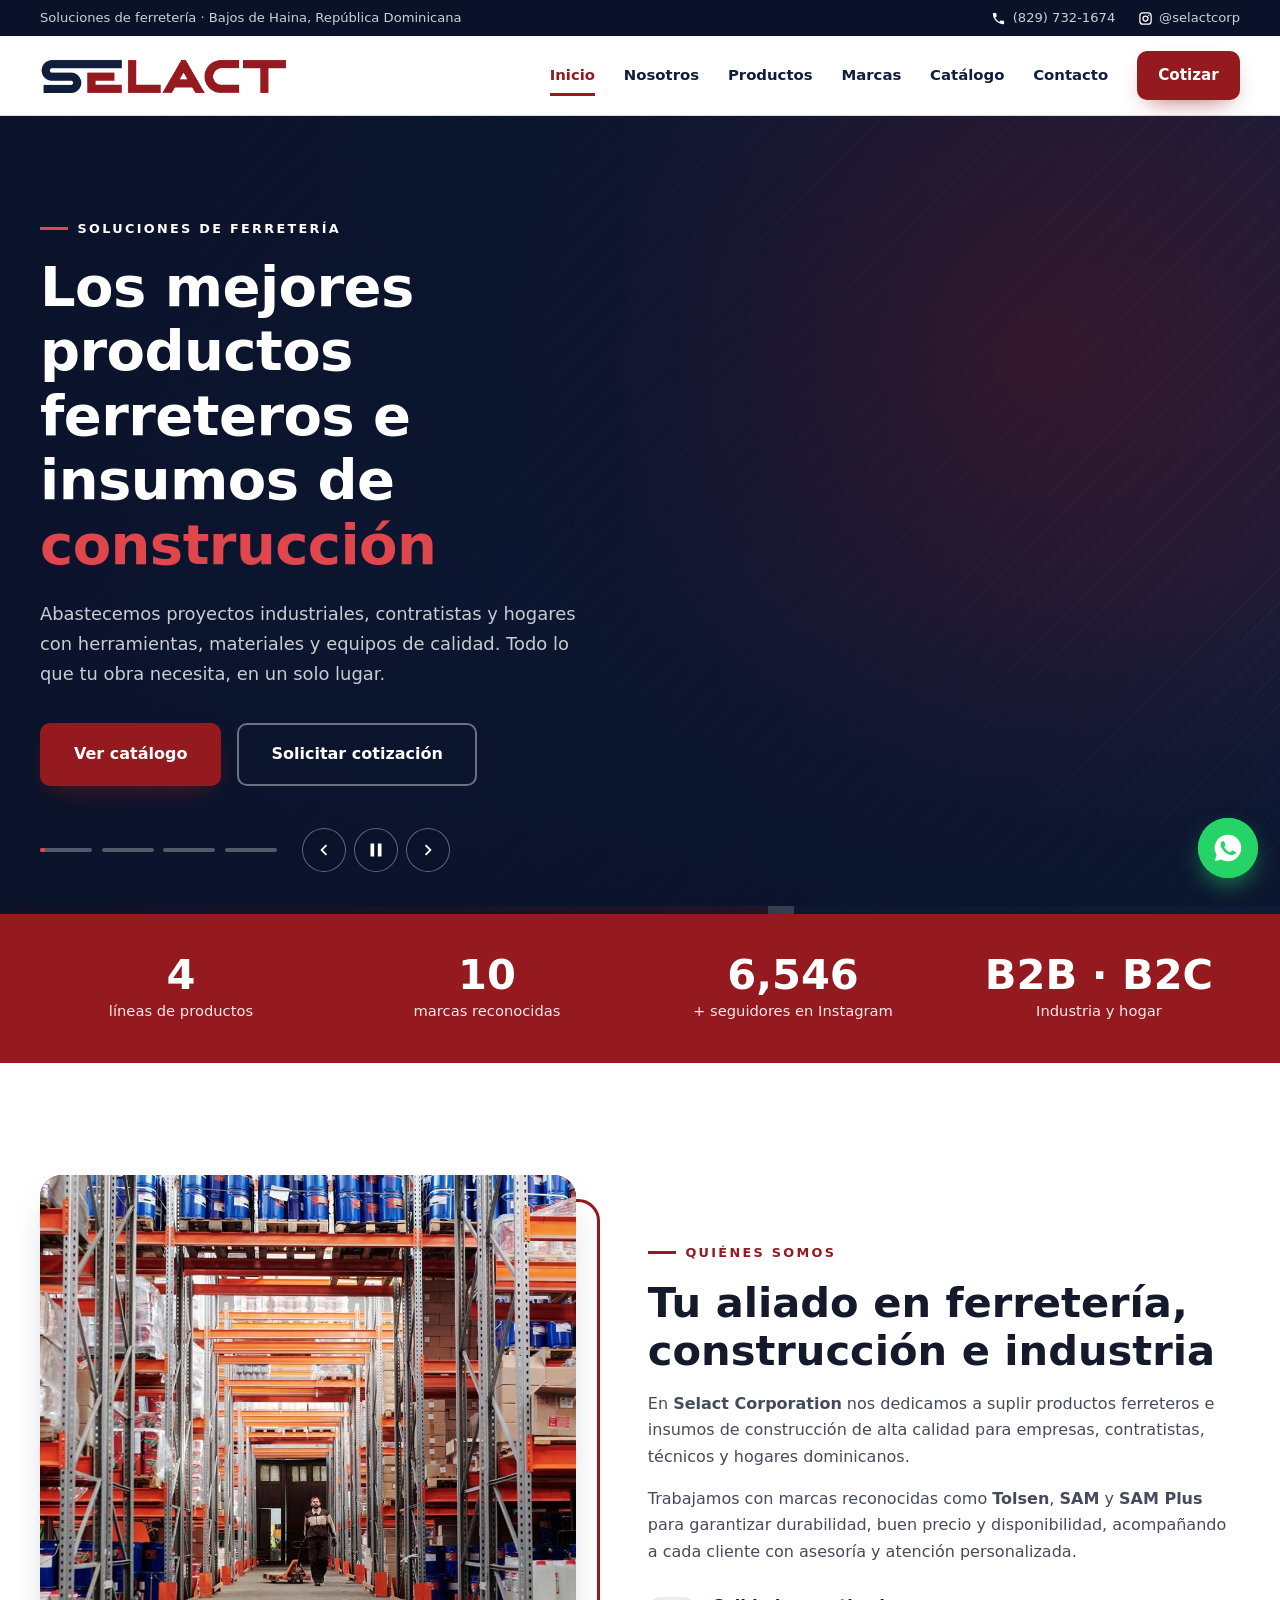
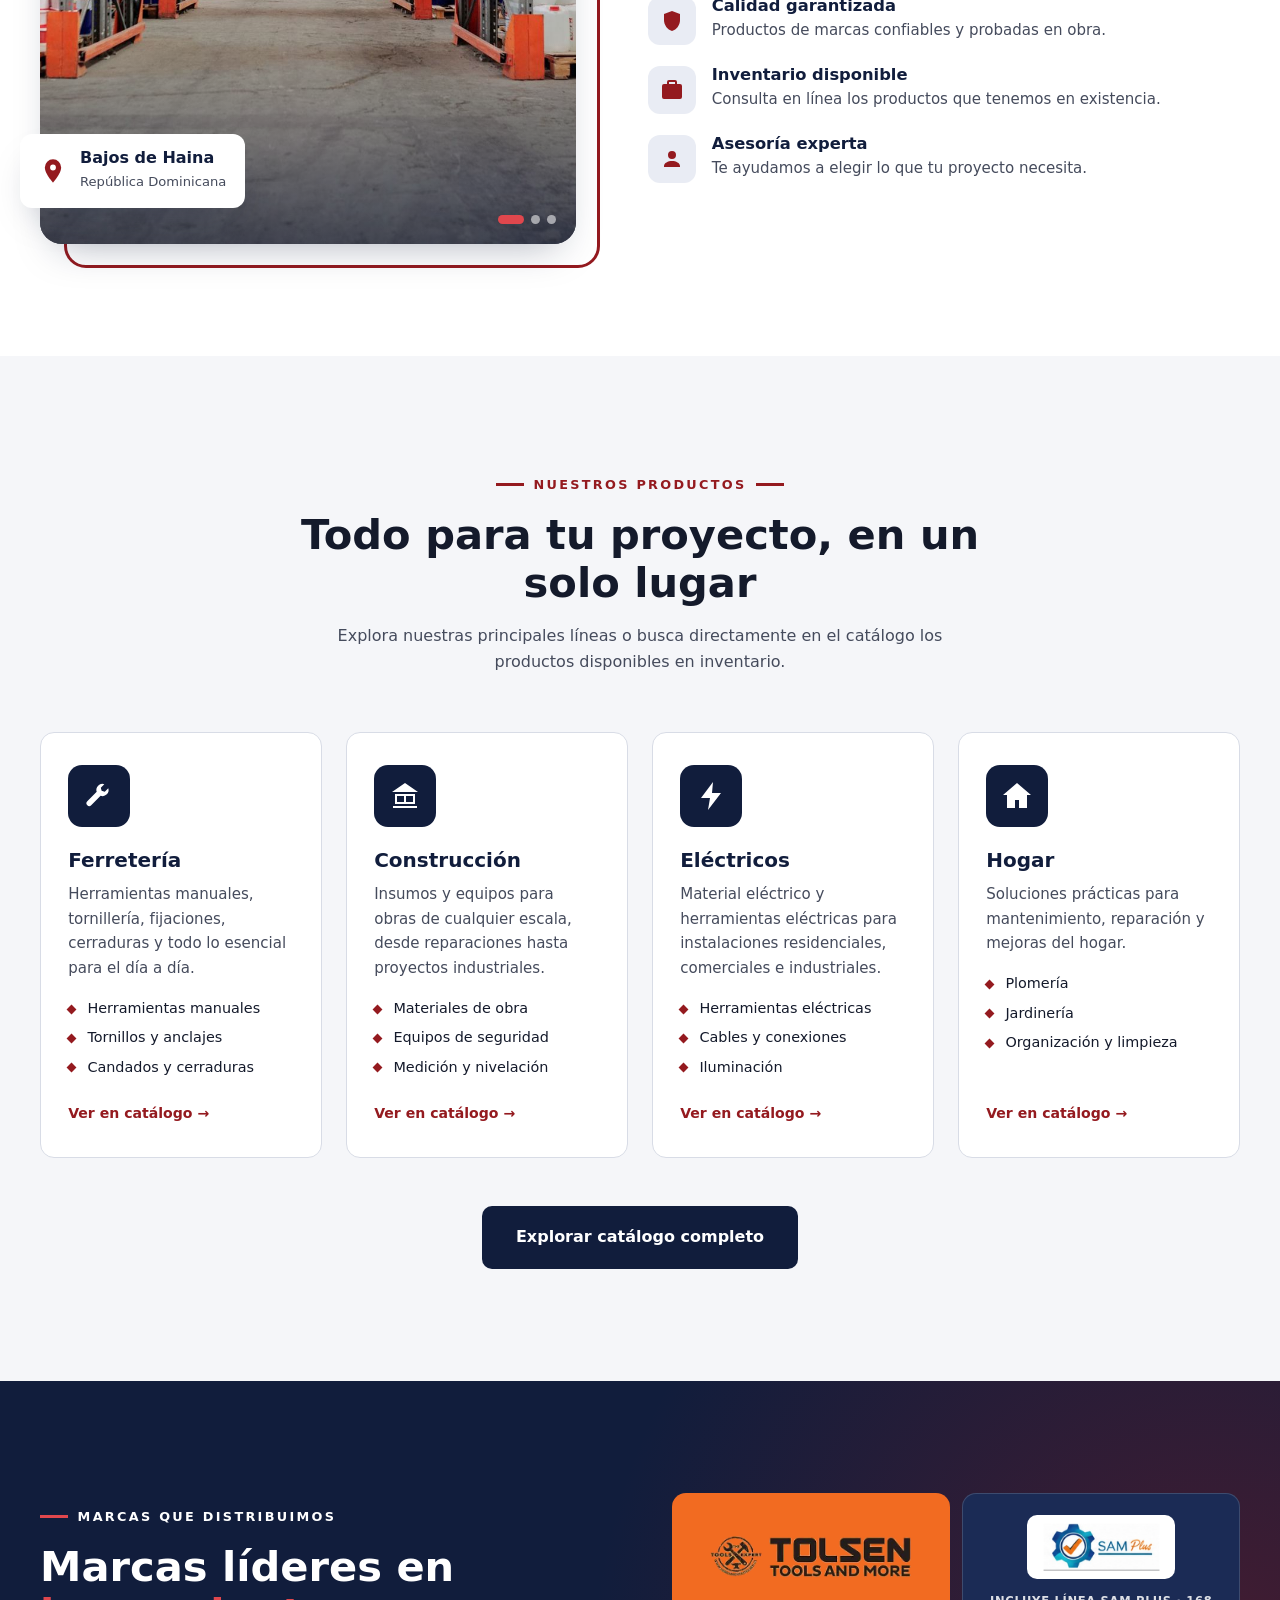
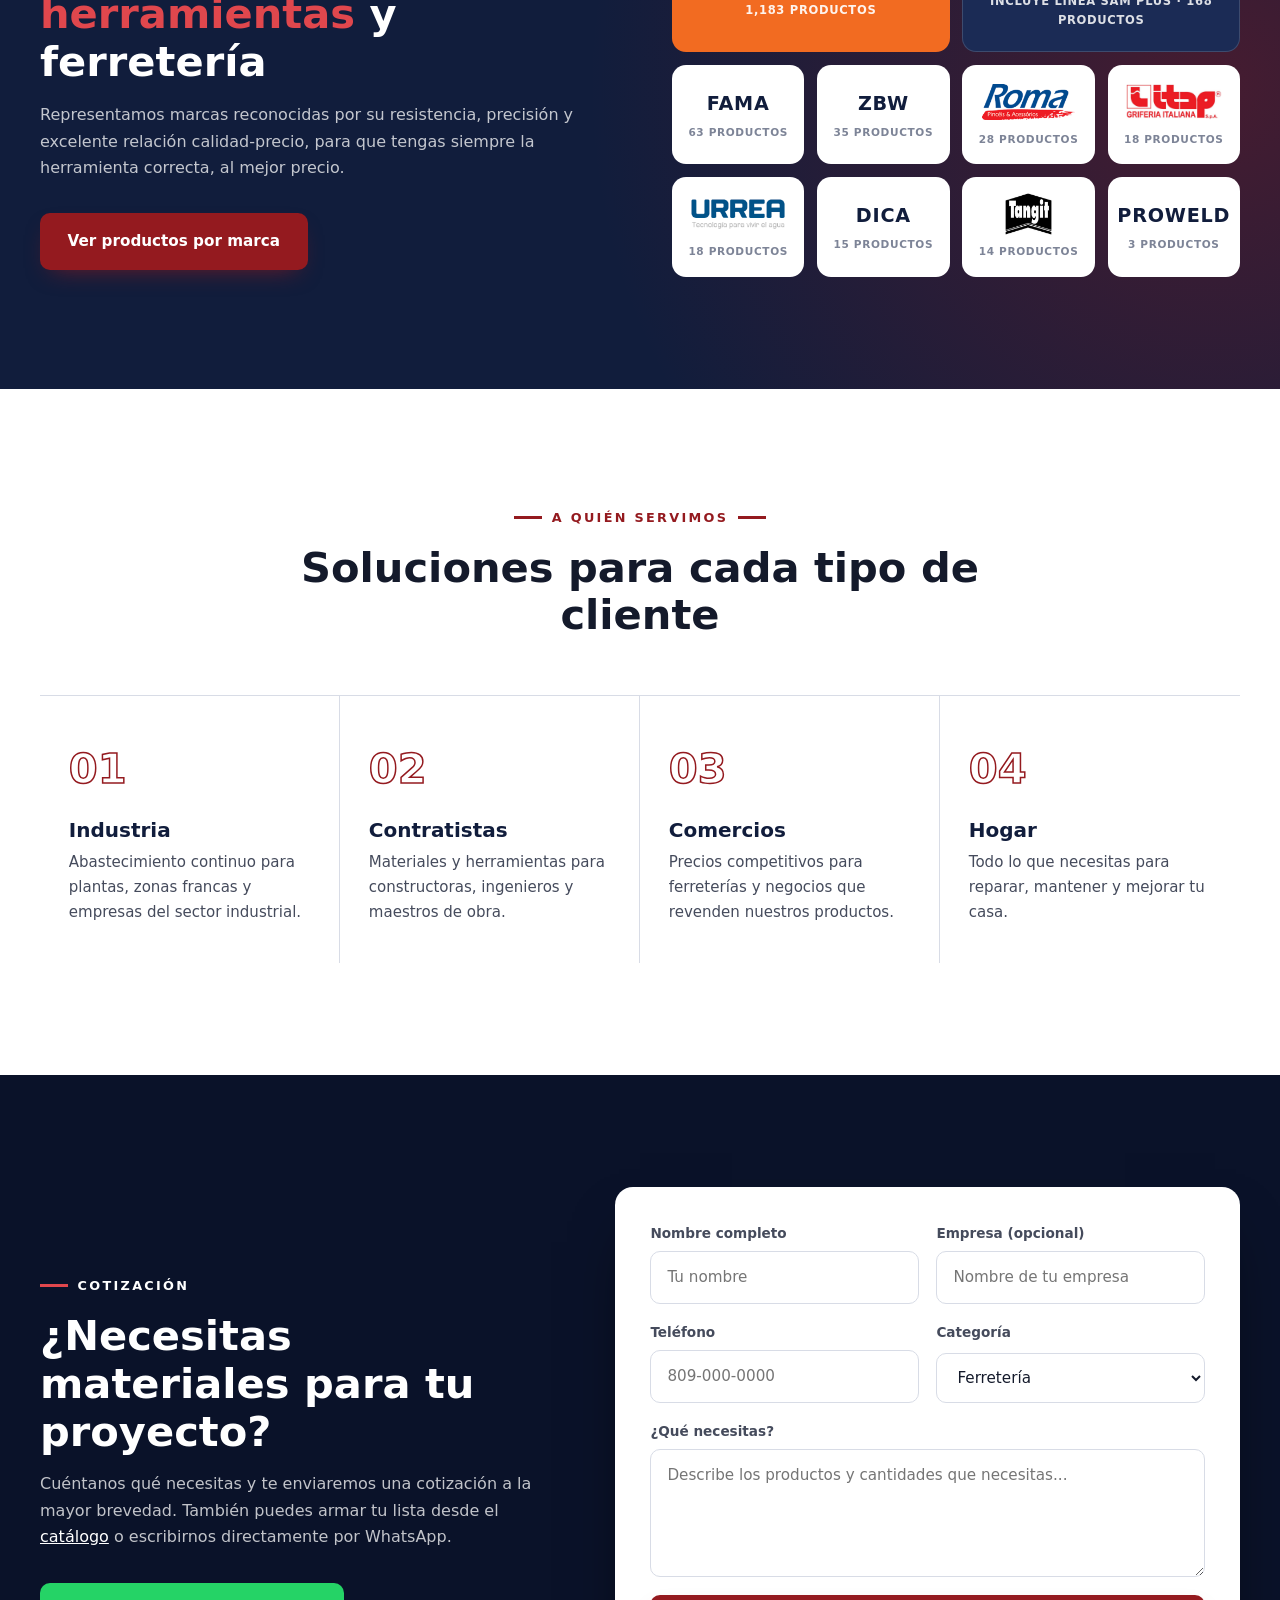
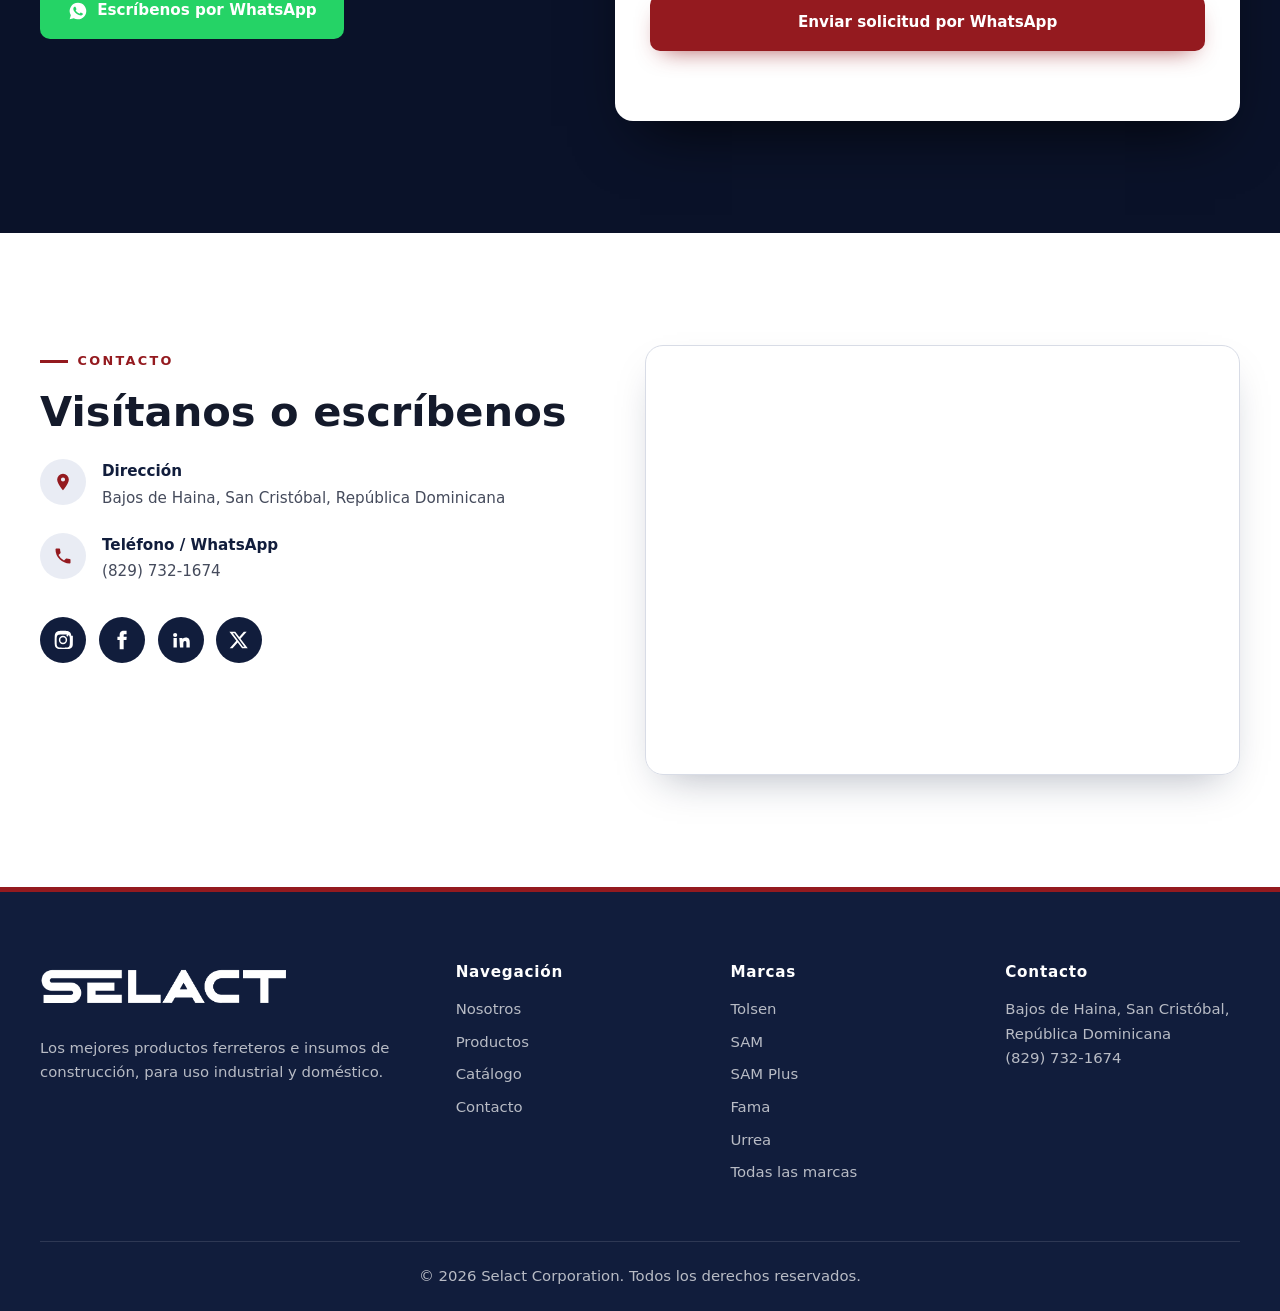
==== commit 9897f14a: "Add files via upload" ====
--- a/index.html
+++ b/index.html
@@ -143,9 +143,12 @@
     <section class="section about" id="nosotros">
       <div class="container about__grid">
         <div class="about__media reveal">
-          <div class="photo">
-            <img src="assets/img/fotos/nosotros.jpg" alt="Instalaciones de Selact Corporation" loading="lazy">
-            <div class="photo__fallback"><div><img src="assets/img/logo-selact.png" alt="">Foto: assets/img/fotos/nosotros.jpg</div></div>
+          <div class="photo photo--slides" id="aboutSlides">
+            <img class="is-active" src="assets/img/fotos/nosotros-almacen.jpg" alt="Almacén con inventario de productos ferreteros">
+            <img src="assets/img/fotos/nosotros-obra.jpg" alt="Trabajador de la construcción usando un taladro" loading="lazy">
+            <img src="assets/img/fotos/nosotros-taller.jpg" alt="Panel de herramientas organizadas en un taller" loading="lazy">
+            <div class="photo__fallback"><div><img src="assets/img/logo-selact.png" alt="">Fotos: assets/img/fotos/</div></div>
+            <div class="about__dots" aria-label="Cambiar foto"></div>
           </div>
           <div class="about__tag">
             <svg viewBox="0 0 24 24"><path d="M12 2a7 7 0 0 0-7 7c0 5.3 7 13 7 13s7-7.7 7-13a7 7 0 0 0-7-7zm0 9.5a2.5 2.5 0 1 1 0-5 2.5 2.5 0 0 1 0 5z"/></svg>
--- a/css/styles.css
+++ b/css/styles.css
@@ -229,6 +229,26 @@
 .about__media .photo { aspect-ratio: 4 / 5; border-radius: 22px; box-shadow: var(--shadow); }
 .about__media::before {
   content: ""; position: absolute; inset: 24px -24px -24px 24px; border: 3px solid var(--red); border-radius: 22px; z-index: -1;
+}
+/* Carrusel de fotos de Nosotros (fundido + acercamiento suave, como el inicio) */
+.photo--slides > img {
+  position: absolute; inset: 0; opacity: 0; transform: scale(1.08);
+  transition: opacity 1.2s ease, transform 7s ease-out;
+}
+.photo--slides > img.is-active { opacity: 1; transform: scale(1); }
+.photo--slides::after {
+  content: ""; position: absolute; inset: auto 0 0 0; height: 30%; pointer-events: none;
+  background: linear-gradient(to top, rgba(11,22,52,.55), transparent);
+}
+.about__dots { position: absolute; right: 20px; bottom: 20px; z-index: 2; display: flex; gap: 7px; }
+.about__dots button {
+  width: 9px; height: 9px; padding: 0; border: 0; border-radius: 999px; cursor: pointer;
+  background: rgba(255,255,255,.55); transition: width .35s, background .35s;
+}
+.about__dots button:hover { background: #fff; }
+.about__dots button.is-active { width: 26px; background: var(--red-bright); }
+@media (prefers-reduced-motion: reduce) {
+  .photo--slides > img { transition: opacity .3s; transform: none !important; }
 }
 .about__tag {
   position: absolute; left: -20px; bottom: 36px; background: var(--white); border-radius: 12px;
@@ -430,7 +450,6 @@
 .product__brand { font-size: .72rem; font-weight: 800; letter-spacing: .1em; text-transform: uppercase; color: var(--red); }
 .product__name { font-family: var(--font-head); font-size: .95rem; font-weight: 700; color: var(--navy); line-height: 1.3; overflow-wrap: anywhere; }
 .product__meta { font-size: .78rem; color: var(--gray-500); }
-.product__price { font-family: var(--font-head); font-weight: 800; color: var(--navy); font-size: 1.1rem; }
 .product__actions { margin-top: auto; padding-top: .7rem; }
 .product.is-added .btn { background: #13703a; }
 
